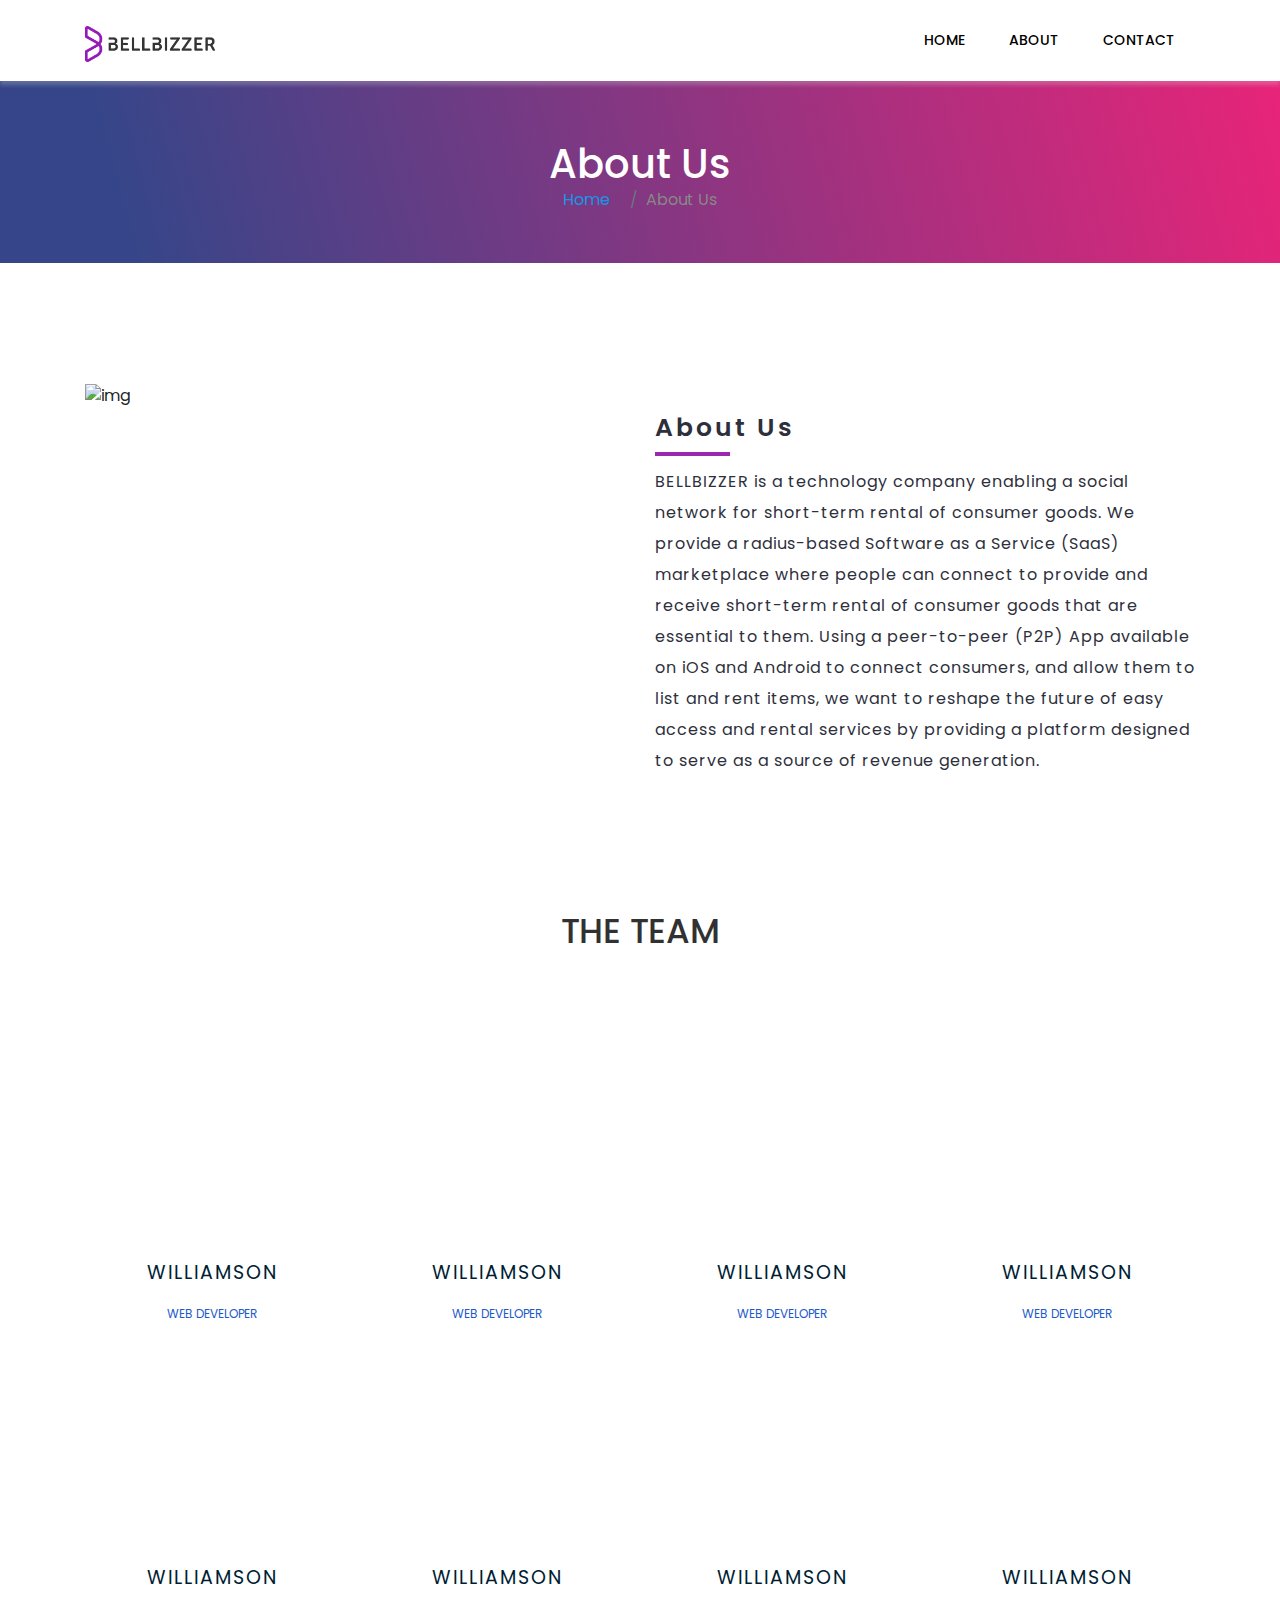
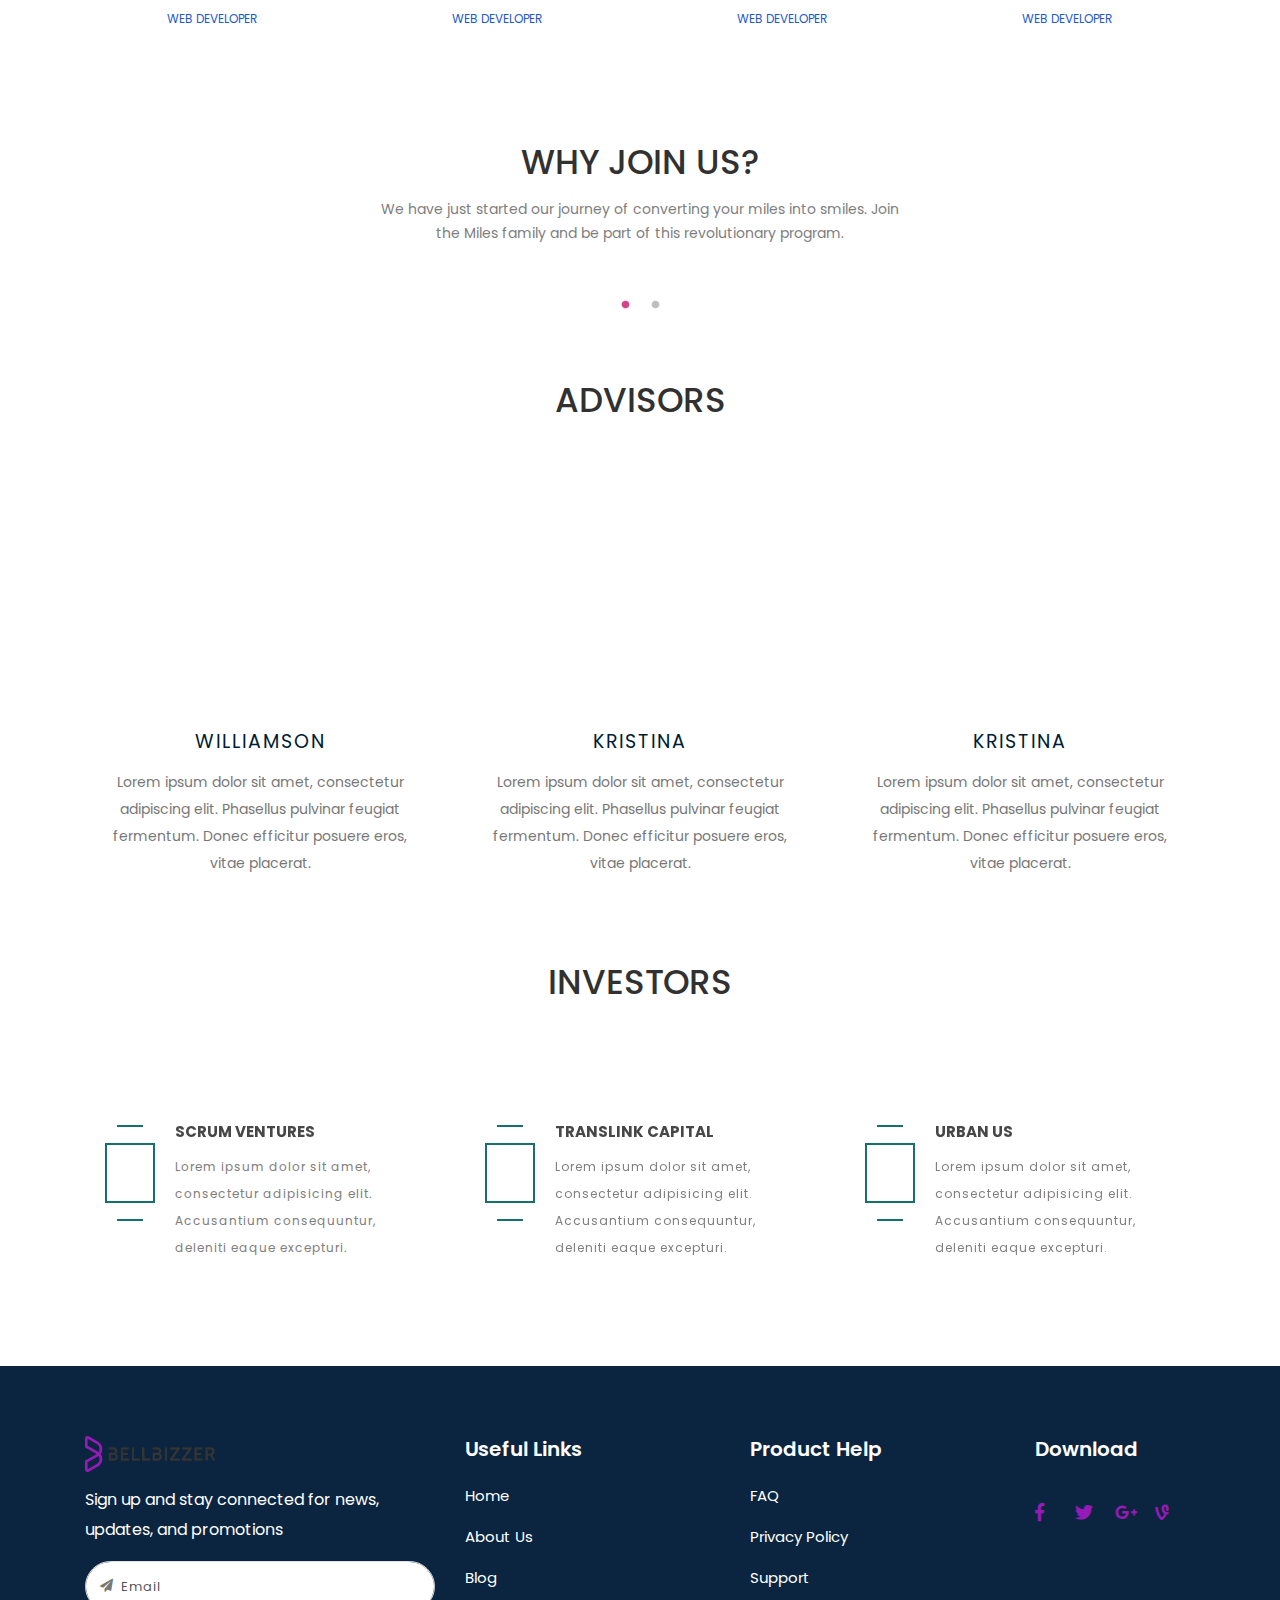
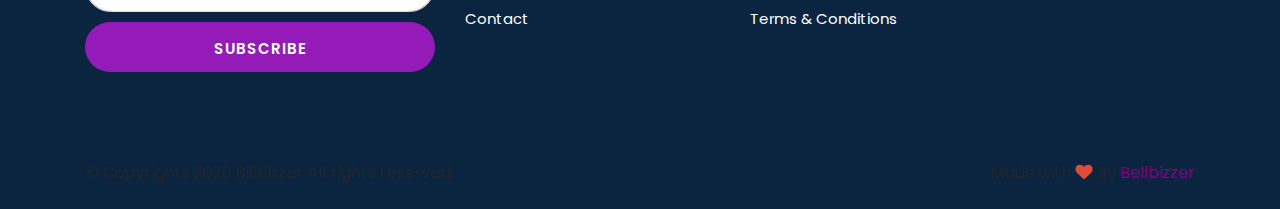
==== about-us.html @ a587820a "Bellbizzer v2" ====
<!doctype html>
<html class="no-js" lang="">
    <head>
        <meta charset="utf-8">
        <meta http-equiv="x-ua-compatible" content="ie=edge">
        <title>About Us</title>
        <meta name="description" content="">
        <meta name="viewport" content="width=device-width, initial-scale=1">

        <link rel="manifest" href="site.webmanifest">
		<link rel="shortcut icon" type="image/x-icon" href="img/favicon.ico">
        <!-- Place favicon.ico in the root directory -->

	<!-- CSS here -->
        <link rel="stylesheet" href="css/bootstrap.min.css">
	<link rel="stylesheet" href="https://stackpath.bootstrapcdn.com/font-awesome/4.7.0/css/font-awesome.min.css">
        <!-- Add the slick-theme.css if you want default styling -->
        <link rel="stylesheet" type="text/css" href="css/slick.css"/>
        <!-- Add the slick-theme.css if you want default styling -->
        <link rel="stylesheet" type="text/css" href="css/slick-theme.css"/>
        <link rel="stylesheet" type="text/css" href="css/owl.carousel.min.css"/>
        <link rel="stylesheet" href="css/magnific-popup.css">
        <link rel="stylesheet" href="css/fontawesome-all.min.css">
        <link rel="stylesheet" href="css/default.css">
        <link rel="stylesheet" href="css/meanmenu.css">
        <link rel="stylesheet" href="css/style.css">
        <link rel="stylesheet" href="css/responsive.css">

    </head>
    <body>
        <!--[if lte IE 9]>
            <p class="browserupgrade">You are using an <strong>outdated</strong> browser. Please <a href="https://browsehappy.com/">upgrade your browser</a> to improve your experience and security.</p>
        <![endif]-->

        <!--=========== Main Header area ===============-->
        <header id="header">
            <div class="main-navigation">
                <div class="container">
                    <div class="row">
                        <!-- logo-area-->
                        <div class="col-xl-2 col-lg-3 col-md-3">
                            <div class="logo-area">
                                <a href="index.html"><img src="img/main-logo.png" alt="app"></a>
                            </div>
                        </div>
                        <!-- mainmenu-area-->
                        <div class="col-xl-10 col-lg-9 col-md-9">
                            <div class="main-menu f-right">
                                <nav id="mobile-menu">
                                    <ul>
                                        <li>
                                            <a class="current" href="index.html">home</a>
                                        </li>
                                        <li>
                                            <a href="about-us.html">About</a>
                                        </li>
                                        <!--<li>-->
                                        <!--<a href="#skill">Skills</a>-->
                                        <!--</li>-->
                                        <!--<li>-->
                                        <!--<a href="#project">Projects</a>-->
                                        <!--</li>-->
                                        <li>
                                            <a href="contact-us.html">Contact</a>
                                        </li>
                                    </ul>
                                </nav>
                            </div>
                            <!-- mobile menu-->
                            <div class="mobile-menu"></div>
                        </div>
                    </div>
                </div>
            </div>
        </header>

        <!--=======common-hero banner====-->
        <section class="hero-section ptb-100 gradient-overlay" style="background: url('img/header-bg-5.jpg')no-repeat center center / cover">
            <div class="container">
                <div class="row justify-content-center">
                    <div class="col-md-8 col-lg-7">
                        <div class="page-header-content text-white text-center pt-sm-5 pt-md-5 pt-lg-0">
                            <h1 class="text-white mb-0">About Us</h1>
                            <div class="custom-breadcrumb">
                                <ol class="breadcrumb d-inline-block bg-transparent list-inline py-0">
                                    <li class="list-inline-item breadcrumb-item"><a href="#">Home</a></li>
                                    <li class="list-inline-item breadcrumb-item active">About Us</li>
                                </ol>
                            </div>
                        </div>
                    </div>
                </div>
            </div>
        </section>

        <!--=========== Image Content Area One ==============-->
        <section id="image-content-one">
            <div class="container">
                <div class="row">
                    <div class="col-md-6">
                        <div class="img-content-one">
                            <img src="img/app-img-1.png" alt="img" width="90%">
                        </div>
                    </div>
                    <div class="col-md-6">
                        <div class="text-content-two">
                            <h2>About Us</h2>
                            <p>
                                BELLBIZZER is a technology company enabling a social network for short-term rental of consumer goods. We provide a radius-based Software as a Service (SaaS) marketplace where people can connect to provide and receive short-term rental of consumer goods that are essential to them. Using a peer-to-peer (P2P) App available on iOS and Android to connect consumers, and allow them to list and rent items, we want to reshape the future of easy access and rental services by providing a platform designed to serve as a source of revenue generation.
                            </p>


                        </div>
                    </div>
                </div>
            </div>
        </section>

        <!--=========== Image Content Area One ==============-->
        <!--<section class="about-mission">-->
            <!--<div class="container">-->
                <!--<div class="row">-->

                    <!--<div class="col-md-6">-->
                        <!--<div class="text-content-two">-->
                            <!--<h2>Our Mission</h2>-->
                            <!--<p>-->
                                <!--Cover your monthly car payments or simply earn some extra cash by sharing your car on Turo whenever you’re not using it.<br>-->
                                <!--You’re protected by £20 million in liability insurance and each traveler is prescreened. Or bring your own commercial rental insurance and take a bigger piece of the pie.-->
                            <!--</p>-->


                        <!--</div>-->
                    <!--</div>-->
                    <!--<div class="col-md-6">-->
                        <!--<div class="img-content-one">-->
                            <!--<img src="img/ab-img.png" alt="img" width="90%">-->
                        <!--</div>-->
                    <!--</div>-->
                <!--</div>-->
            <!--</div>-->
        <!--</section>-->

        <!--=========== Testimonials area ===================-->


        <!--=========== Team Area  ==================-->
        <section class="team">
            <div class="container">
                <!-- Section title -->
                <div class="row justify-content-center">
                    <div class="col-12 col-md-10 col-lg-6">

                        <div class="section-title text-center ab-title">
                            <h3>THE TEAM</h3>
                            <!--<p>We have just started our journey of converting your miles into smiles. Join the Miles family and be part of this revolutionary program.</p>-->
                        </div>

                    </div>
                </div>
                <div class="row">
                    <div class="col-lg-3 col-md-4 col-sm-6">
                        <div class="advisor-team">
                            <div class="pic">
                                <img src="img/clients/client-4.jpg" alt="">
                            </div>
                            <ul class="social">
                                <li><a href="#"><i class="fab fa-facebook"></i></a></li>
                                <li><a href="#"><i class="fab fa-google-plus"></i></a></li>
                                <li><a href="#"><i class="fab fa-twitter"></i></a></li>
                                <li><a href="#"><i class="fab fa-linkedin"></i></a></li>
                            </ul>
                            <div class="team-content">
                                <h3 class="title">Williamson</h3>

                                <p class="description">
                                    <span class="post">web developer</span>

                                </p>
                            </div>
                        </div>
                    </div>

                    <div class="col-lg-3 col-md-4 col-sm-6">
                        <div class="advisor-team">
                            <div class="pic">
                                <img src="img/clients/client-2.jpg" alt="">
                            </div>
                            <ul class="social">
                                <li><a href="#"><i class="fab fa-facebook"></i></a></li>
                                <li><a href="#"><i class="fab fa-google-plus"></i></a></li>
                                <li><a href="#"><i class="fab fa-twitter"></i></a></li>
                                <li><a href="#"><i class="fab fa-linkedin"></i></a></li>
                            </ul>
                            <div class="team-content">
                                <h3 class="title">Williamson</h3>

                                <p class="description">
                                    <span class="post">web developer</span>

                                </p>
                            </div>
                        </div>
                    </div>

                    <div class="col-lg-3 col-md-4 col-sm-6">
                        <div class="advisor-team">
                            <div class="pic">
                                <img src="img/clients/client-3.jpg" alt="">
                            </div>
                            <ul class="social">
                                <li><a href="#"><i class="fab fa-facebook"></i></a></li>
                                <li><a href="#"><i class="fab fa-google-plus"></i></a></li>
                                <li><a href="#"><i class="fab fa-twitter"></i></a></li>
                                <li><a href="#"><i class="fab fa-linkedin"></i></a></li>
                            </ul>
                            <div class="team-content">
                                <h3 class="title">Williamson</h3>

                                <p class="description">
                                    <span class="post">web developer</span>

                                </p>
                            </div>
                        </div>
                    </div>

                    <div class="col-lg-3 col-md-4 col-sm-6">
                        <div class="advisor-team">
                            <div class="pic">
                                <img src="img/clients/client-4.jpg" alt="">
                            </div>
                            <ul class="social">
                                <li><a href="#"><i class="fab fa-facebook"></i></a></li>
                                <li><a href="#"><i class="fab fa-google-plus"></i></a></li>
                                <li><a href="#"><i class="fab fa-twitter"></i></a></li>
                                <li><a href="#"><i class="fab fa-linkedin"></i></a></li>
                            </ul>
                            <div class="team-content">
                                <h3 class="title">Williamson</h3>

                                <p class="description">
                                    <span class="post">web developer</span>

                                </p>
                            </div>
                        </div>
                    </div>

                    <div class="col-lg-3 col-md-4 col-sm-6">
                        <div class="advisor-team">
                            <div class="pic">
                                <img src="img/clients/client-2.jpg" alt="">
                            </div>
                            <ul class="social">
                                <li><a href="#"><i class="fab fa-facebook"></i></a></li>
                                <li><a href="#"><i class="fab fa-google-plus"></i></a></li>
                                <li><a href="#"><i class="fab fa-twitter"></i></a></li>
                                <li><a href="#"><i class="fab fa-linkedin"></i></a></li>
                            </ul>
                            <div class="team-content">
                                <h3 class="title">Williamson</h3>

                                <p class="description">
                                    <span class="post">web developer</span>

                                </p>
                            </div>
                        </div>
                    </div>

                    <div class="col-lg-3 col-md-4 col-sm-6">
                        <div class="advisor-team">
                            <div class="pic">
                                <img src="img/clients/client-3.jpg" alt="">
                            </div>
                            <ul class="social">
                                <li><a href="#"><i class="fab fa-facebook"></i></a></li>
                                <li><a href="#"><i class="fab fa-google-plus"></i></a></li>
                                <li><a href="#"><i class="fab fa-twitter"></i></a></li>
                                <li><a href="#"><i class="fab fa-linkedin"></i></a></li>
                            </ul>
                            <div class="team-content">
                                <h3 class="title">Williamson</h3>

                                <p class="description">
                                    <span class="post">web developer</span>

                                </p>
                            </div>
                        </div>
                    </div>

                    <div class="col-lg-3 col-md-4 col-sm-6">
                        <div class="advisor-team">
                            <div class="pic">
                                <img src="img/clients/client-2.jpg" alt="">
                            </div>
                            <ul class="social">
                                <li><a href="#"><i class="fab fa-facebook"></i></a></li>
                                <li><a href="#"><i class="fab fa-google-plus"></i></a></li>
                                <li><a href="#"><i class="fab fa-twitter"></i></a></li>
                                <li><a href="#"><i class="fab fa-linkedin"></i></a></li>
                            </ul>
                            <div class="team-content">
                                <h3 class="title">Williamson</h3>

                                <p class="description">
                                    <span class="post">web developer</span>

                                </p>
                            </div>
                        </div>
                    </div>

                    <div class="col-lg-3 col-md-4 col-sm-6">
                        <div class="advisor-team">
                            <div class="pic">
                                <img src="img/clients/client-3.jpg" alt="">
                            </div>
                            <ul class="social">
                                <li><a href="#"><i class="fab fa-facebook"></i></a></li>
                                <li><a href="#"><i class="fab fa-google-plus"></i></a></li>
                                <li><a href="#"><i class="fab fa-twitter"></i></a></li>
                                <li><a href="#"><i class="fab fa-linkedin"></i></a></li>
                            </ul>
                            <div class="team-content">
                                <h3 class="title">Williamson</h3>

                                <p class="description">
                                    <span class="post">web developer</span>

                                </p>
                            </div>
                        </div>
                    </div>
                </div>
            </div>
        </section>



        <!-- Screenshots -->
        <!--<section id="screenshots" class="bg-grey">-->

            <!--&lt;!&ndash; Container &ndash;&gt;-->
            <!--<div class="container">-->

                <!--&lt;!&ndash; Section title &ndash;&gt;-->
                <!--<div class="row justify-content-center">-->
                    <!--<div class="col-12 col-md-10 col-lg-6">-->

                        <!--<div class="section-title text-center">-->
                            <!--<h3>WHY JOIN US?</h3>-->
                            <!--<p>We have just started our journey of converting your miles into smiles. Join the Miles family and be part of this revolutionary program.</p>-->
                        <!--</div>-->

                    <!--</div>-->
                <!--</div>-->

                <!--<div class="row">-->

                    <!--<div class="col-12">-->

                        <!--&lt;!&ndash; Carousel &ndash;&gt;-->
                        <!--<div class="owl-carousel owl-theme screenshot-slider">-->

                            <!--<div class="item">-->
                                <!--<img src="img/team-work/work-1.jpg" width="450" alt=""/>-->
                            <!--</div>-->

                            <!--<div class="item">-->
                                <!--<img src="img/team-work/work-2.jpg" width="450" alt=""/>-->
                            <!--</div>-->

                            <!--<div class="item">-->
                                <!--<img src=img/team-work/work-3.jpg" width="450" alt=""/>-->
                            <!--</div>-->

                            <!--<div class="item">-->
                                <!--<img src="img/team-work/work-4.jpg" width="450" alt=""/>-->
                            <!--</div>-->

                            <!--<div class="item">-->
                                <!--<img src="img/team-work/work-5.jpg" width="450" alt=""/>-->
                            <!--</div>-->



                        <!--</div>-->

                    <!--</div>-->

                <!--</div>-->

            <!--</div>-->

        <!--</section>-->

        <section  id="screenshots-2">
            <div class="container">
                <!-- Section title -->
                <div class="row justify-content-center">
                    <div class="col-12 col-md-10 col-lg-6">

                        <div class="section-title-work text-center">
                            <h3>WHY JOIN US?</h3>
                            <p>We have just started our journey of converting your miles into smiles. Join the Miles family and be part of this revolutionary program.</p>
                        </div>

                    </div>
                </div>
            </div>
            <div class="responsive center">
                <div>
                    <img src="img/team-work/work-1.jpg" width="450" alt=""/>
                </div>
                <div>
                    <img src="img/team-work/work-2.jpg" width="450" alt=""/>
                </div>
                <div>
                    <img src="img/team-work/work-3.jpg" width="450" alt=""/>
                </div>
                <div>
                    <img src="img/team-work/work-4.jpg" width="450" alt=""/>
                </div>
                <div>
                    <img src="img/team-work/work-2.jpg" width="450" alt=""/>
                </div>
                <div>
                    <img src="img/team-work/work-1.jpg" width="450" alt=""/>
                </div>
            </div>
        </section>


        <!--=========== Advisor Area  ==================-->
        <section class="advisor">
            <div class="container">
            <!-- Section title -->
            <div class="row justify-content-center">
                <div class="col-12 col-md-10 col-lg-6">

                    <div class="section-title text-center ab-title">
                        <h3>ADVISORS</h3>
                        <!--<p>We have just started our journey of converting your miles into smiles. Join the Miles family and be part of this revolutionary program.</p>-->
                    </div>

                </div>
            </div>
            <div class="row">
                <div class="col-lg-4 col-md-6 col-sm-6">
                    <div class="advisor-team">
                        <div class="pic">
                            <img src="img/clients/client-4.jpg" alt="">
                        </div>
                        <!--<ul class="social">-->
                            <!--<li><a href="#"><i class="fab fa-facebook"></i></a></li>-->
                            <!--<li><a href="#"><i class="fab fa-google-plus"></i></a></li>-->
                            <!--<li><a href="#"><i class="fab fa-twitter"></i></a></li>-->
                            <!--<li><a href="#"><i class="fab fa-linkedin"></i></a></li>-->
                        <!--</ul>-->
                        <div class="team-content">
                            <h3 class="title">Williamson</h3>
                            <!--<span class="post">web developer</span>-->
                            <p class="description">
                                Lorem ipsum dolor sit amet, consectetur adipiscing elit. Phasellus pulvinar feugiat fermentum. Donec efficitur posuere eros, vitae placerat.
                            </p>
                        </div>
                    </div>
                </div>

                <div class="col-lg-4 col-md-6 col-sm-6">
                    <div class="advisor-team">
                        <div class="pic">
                            <img src="img/clients/client-2.jpg" alt="">
                        </div>
                        <!--<ul class="social">-->
                            <!--<li><a href="#"><i class="fab fa-facebook"></i></a></li>-->
                            <!--<li><a href="#"><i class="fab fa-google-plus"></i></a></li>-->
                            <!--<li><a href="#"><i class="fab fa-twitter"></i></a></li>-->
                            <!--<li><a href="#"><i class="fab fa-linkedin"></i></a></li>-->
                        <!--</ul>-->
                        <div class="team-content">
                            <h3 class="title">kristina</h3>
                            <!--<span class="post">Web Designer</span>-->
                            <p class="description">
                                Lorem ipsum dolor sit amet, consectetur adipiscing elit. Phasellus pulvinar feugiat fermentum. Donec efficitur posuere eros, vitae placerat.
                            </p>
                        </div>
                    </div>
                </div>

                <div class="col-lg-4 col-md-6 col-sm-6">
                    <div class="advisor-team">
                        <div class="pic">
                            <img src="img/clients/client-3.jpg" alt="">
                        </div>
                        <!--<ul class="social">-->
                            <!--<li><a href="#"><i class="fab fa-facebook"></i></a></li>-->
                            <!--<li><a href="#"><i class="fab fa-google-plus"></i></a></li>-->
                            <!--<li><a href="#"><i class="fab fa-twitter"></i></a></li>-->
                            <!--<li><a href="#"><i class="fab fa-linkedin"></i></a></li>-->
                        <!--</ul>-->
                        <div class="team-content">
                            <h3 class="title">kristina</h3>
                            <!--<span class="post">Web Designer</span>-->
                            <p class="description">
                                Lorem ipsum dolor sit amet, consectetur adipiscing elit. Phasellus pulvinar feugiat fermentum. Donec efficitur posuere eros, vitae placerat.
                            </p>
                        </div>
                    </div>
                </div>
            </div>
        </div>
        </section>


        <!--============= Investor Area ================-->
        <section class="investor">
        <div class="container">
            <div class="row justify-content-center">
                <div class="col-12 col-md-10 col-lg-6">

                    <div class="section-title text-center ab-title">
                        <h3>INVESTORS</h3>
                        <!--<p>We have just started our journey of converting your miles into smiles. Join the Miles family and be part of this revolutionary program.</p>-->
                    </div>

                </div>
            </div>
            <div class="row">
                <div class="col-md-4 col-sm-6">
                    <div class="investorBox">
                        <div class="service-icon">
                            <img src="img/investor/investor-1.png" alt="">
                        </div>
                        <h3 class="title">Scrum Ventures</h3>
                        <p class="description">
                            Lorem ipsum dolor sit amet, consectetur adipisicing elit. Accusantium consequuntur, deleniti eaque excepturi.
                        </p>
                    </div>
                </div>
                <div class="col-md-4 col-sm-6">
                    <div class="investorBox">
                        <div class="service-icon">
                            <!--<i class="fa fa-rocket"></i>-->
                            <img src="img/investor/investor-1.png" alt="">
                        </div>
                        <h3 class="title">TransLink Capital</h3>
                        <p class="description">
                            Lorem ipsum dolor sit amet, consectetur adipisicing elit. Accusantium consequuntur, deleniti eaque excepturi.
                        </p>
                    </div>
                </div>
                <div class="col-md-4 col-sm-6">
                    <div class="investorBox">
                        <div class="service-icon">
                            <img src="img/investor/investor-1.png" alt="">
                        </div>
                        <h3 class="title">Urban Us</h3>
                        <p class="description">
                            Lorem ipsum dolor sit amet, consectetur adipisicing elit. Accusantium consequuntur, deleniti eaque excepturi.
                        </p>
                    </div>
                </div>
            </div>
        </div>
        </section>

        <!--=========== Brand logo ==================-->
        <!--<section id="brand-logo">-->
            <!--<div class="container">-->
                <!--<div class="row">-->
                    <!--<div class="col-md-12">-->
                        <!--<div class="brand-logo-slider text-center">-->
                            <!--<div><img src="img/brand-logo/garmin_v1@2x.png" alt="img"></div>-->
                            <!--<div><img src="img/brand-logo/geologie_v1@2x.png" alt="img"></div>-->
                            <!--<div><img src="img/brand-logo/rover_v1@2x.png" alt="img"></div>-->
                            <!--<div><img src="img/brand-logo/silvercar_v1_v1@2x.png" alt="img"></div>-->
                            <!--<div><img src="img/brand-logo/tranya_v1@2x.png" alt="img"></div>-->
                            <!--<div><img src="img/brand-logo/garmin_v1@2x.png" alt="img"></div>-->
                            <!--<div><img src="img/brand-logo/silvercar_v1_v1@2x.png" alt="img"></div>-->
                            <!--<div><img src="img/brand-logo/rover_v1@2x.png" alt="img"></div>-->
                            <!--<div><img src="img/brand-logo/garmin_v1@2x.png" alt="img"></div>-->
                        <!--</div>-->
                    <!--</div>-->
                <!--</div>-->
            <!--</div>-->
        <!--</section>-->

        <!--=========== Footer Area ============-->
        <footer class="footer-area">
            <!-- Footer Top -->
            <div class="footer-top ptb_100">
                <div class="container">
                    <div class="row">
                        <div class="col-12 col-sm-6 col-lg-4">
                            <!-- Footer Items -->
                            <div class="footer-items">
                                <!-- Logo -->
                                <a class="navbar-brand" href="#">
                                    <img class="logo" src="img/main-logo.png" alt="">
                                </a>
                                <p class="mt-2 mb-3">Sign up and stay connected for news, updates, and promotions</p>
                                <div class="form-bg">

                                    <form class="form-horizontal">

                                        <div class="form-group">
                                            <span class="input-icon"><i class="fas fa-paper-plane"></i></span>
                                            <input class="form-control" type="email" placeholder="Email">
                                        </div>
                                        <button class="btn signin">Subscribe</button>

                                    </form>

                                </div>

                            </div>
                        </div>
                        <div class="col-12 col-sm-6 col-lg-3">
                            <!-- Footer Items -->
                            <div class="footer-items">
                                <!-- Footer Title -->
                                <h3 class="footer-title mb-2">Useful Links</h3>
                                <ul>
                                    <li class="py-2"><a href="index.html">Home</a></li>
                                    <li class="py-2"><a href="about-us.html">About Us</a></li>
                                    <!--<li class="py-2"><a href="#">Services</a></li>-->
                                    <li class="py-2"><a href="#">Blog</a></li>
                                    <li class="py-2"><a href="contact-us.html">Contact</a></li>
                                </ul>
                            </div>
                        </div>
                        <div class="col-12 col-sm-6 col-lg-3">
                            <!-- Footer Items -->
                            <div class="footer-items">
                                <!-- Footer Title -->
                                <h3 class="footer-title mb-2">Product Help</h3>
                                <ul>
                                    <li class="py-2"><a href="#">FAQ</a></li>
                                    <li class="py-2"><a href="#">Privacy Policy</a></li>
                                    <li class="py-2"><a href="#">Support</a></li>
                                    <li class="py-2"><a href="#">Terms &amp; Conditions</a></li>
                                    <!--<li class="py-2"><a href="#">Contact</a></li>-->
                                </ul>
                            </div>
                        </div>
                        <div class="col-12 col-sm-6 col-lg-2">
                            <!-- Footer Items -->
                            <div class="footer-items">
                                <!-- Footer Title -->
                                <h3 class="footer-title mb-2">Download</h3>
                                <!-- Store Buttons -->
                                <div class="button-group store-buttons store-black d-flex flex-wrap">
                                    <a href="#">
                                        <img src="img/google-play-black.png" alt="">
                                    </a>
                                    <a href="#">
                                        <img src="img/app-store-black.png" alt="">
                                    </a>
                                </div>
                                <!-- Social Icons -->
                                <div class="social-icons d-flex">
                                    <a class="facebook" href="#">
                                        <i class="fab fa-facebook-f"></i>

                                    </a>
                                    <a class="twitter" href="#">
                                        <i class="fab fa-twitter"></i>

                                    </a>
                                    <a class="google-plus" href="#">
                                        <i class="fab fa-google-plus-g"></i>
                                    </a>
                                    <a class="vine" href="#">
                                        <i class="fab fa-vine"></i>
                                    </a>
                                </div>
                            </div>
                        </div>
                    </div>
                </div>
            </div>
            <!-- Footer Bottom -->
            <div class="footer-bottom">
                <div class="container">
                    <div class="row">
                        <div class="col-12">
                            <!-- Copyright Area -->
                            <div class="copyright-area d-flex flex-wrap justify-content-center justify-content-sm-between text-center py-4">
                                <!-- Copyright Left -->
                                <div class="copyright-left">© Copyrights 2020 Billbizzer All rights reserved.</div>
                                <!-- Copyright Right -->
                                <div class="copyright-right">Made with <i class="fas fa-heart"></i> By <a
                                        href="#">Bellbizzer</a></div>
                            </div>
                        </div>
                    </div>
                </div>
            </div>
        </footer>
	
	<!-- JS here -->
        <script src="js/vendor/modernizr-3.5.0.min.js"></script>
        <script src="js/vendor/jquery-3.2.1.min.js"></script>
        <script src="js/popper.min.js"></script>
        <script src="js/bootstrap.min.js"></script>
        <script type="text/javascript" src="js/slick.min.js"></script>
        <script type="text/javascript" src="js/owl.carousel.min.js"></script>
        <script src="js/isotope.pkgd.min.js"></script>
        <script src="js/ajax-form.js"></script>
        <script src="js/imagesloaded.pkgd.min.js"></script>
        <script src="js/jquery.magnific-popup.min.js"></script>
        <script src="js/jquery.counterup.min.js"></script>
        <script src="js/meanmenu.min.js"></script>
        <script src="js/aos.min.js"></script>
        <script src="js/plugins.js"></script>
        <script src="js/main.js"></script>
    </body>
</html>
---- css/default.css ----
/* Deafult Margin & Padding */
/*-- Margin Top --*/
.mt-5 {
	margin-top: 5px;
}
.mt-10 {
	margin-top: 10px;
}
.mt-15 {
	margin-top: 15px;
}
.mt-20 {
	margin-top: 20px;
}
.mt-25 {
	margin-top: 25px;
}
.mt-30 {
	margin-top: 30px;
}
.mt-35 {
	margin-top: 35px;
}
.mt-40 {
	margin-top: 40px;
}
.mt-45 {
	margin-top: 45px;
}
.mt-50 {
	margin-top: 50px;
}
.mt-55 {
	margin-top: 55px;
}
.mt-60 {
	margin-top: 60px;
}
.mt-65 {
	margin-top: 65px;
}
.mt-70 {
	margin-top: 70px;
}
.mt-75 {
	margin-top: 75px;
}
.mt-80 {
	margin-top: 80px;
}
.mt-85 {
	margin-top: 85px;
}
.mt-90 {
	margin-top: 90px;
}
.mt-95 {
	margin-top: 95px;
}
.mt-100 {
	margin-top: 100px;
}
.mt-105 {
	margin-top: 105px;
}
.mt-110 {
	margin-top: 110px;
}
.mt-115 {
	margin-top: 115px;
}
.mt-120 {
	margin-top: 120px;
}
.mt-125 {
	margin-top: 125px;
}
.mt-130 {
	margin-top: 130px;
}
.mt-135 {
	margin-top: 135px;
}
.mt-140 {
	margin-top: 140px;
}
.mt-145 {
	margin-top: 145px;
}
.mt-150 {
	margin-top: 150px;
}
.mt-155 {
	margin-top: 155px;
}
.mt-160 {
	margin-top: 160px;
}
.mt-165 {
	margin-top: 165px;
}
.mt-170 {
	margin-top: 170px;
}
.mt-175 {
	margin-top: 175px;
}
.mt-180 {
	margin-top: 180px;
}
.mt-185 {
	margin-top: 185px;
}
.mt-190 {
	margin-top: 190px;
}
.mt-195 {
	margin-top: 195px;
}
.mt-200 {
	margin-top: 200px;
}
/*-- Margin Bottom --*/

.mb-5 {
	margin-bottom: 5px;
}
.mb-10 {
	margin-bottom: 10px;
}
.mb-15 {
	margin-bottom: 15px;
}
.mb-20 {
	margin-bottom: 20px;
}
.mb-25 {
	margin-bottom: 25px;
}
.mb-30 {
	margin-bottom: 30px;
}
.mb-35 {
	margin-bottom: 35px;
}
.mb-40 {
	margin-bottom: 40px;
}
.mb-45 {
	margin-bottom: 45px;
}
.mb-50 {
	margin-bottom: 50px;
}
.mb-55 {
	margin-bottom: 55px;
}
.mb-60 {
	margin-bottom: 60px;
}
.mb-65 {
	margin-bottom: 65px;
}
.mb-70 {
	margin-bottom: 70px;
}
.mb-75 {
	margin-bottom: 75px;
}
.mb-80 {
	margin-bottom: 80px;
}
.mb-85 {
	margin-bottom: 85px;
}
.mb-90 {
	margin-bottom: 90px;
}
.mb-95 {
	margin-bottom: 95px;
}
.mb-100 {
	margin-bottom: 100px;
}
.mb-105 {
	margin-bottom: 105px;
}
.mb-110 {
	margin-bottom: 110px;
}
.mb-115 {
	margin-bottom: 115px;
}
.mb-120 {
	margin-bottom: 120px;
}
.mb-125 {
	margin-bottom: 125px;
}
.mb-130 {
	margin-bottom: 130px;
}
.mb-135 {
	margin-bottom: 135px;
}
.mb-140 {
	margin-bottom: 140px;
}
.mb-145 {
	margin-bottom: 145px;
}
.mb-150 {
	margin-bottom: 150px;
}
.mb-155 {
	margin-bottom: 155px;
}
.mb-160 {
	margin-bottom: 160px;
}
.mb-165 {
	margin-bottom: 165px;
}
.mb-170 {
	margin-bottom: 170px;
}
.mb-175 {
	margin-bottom: 175px;
}
.mb-180 {
	margin-bottom: 180px;
}
.mb-185 {
	margin-bottom: 185px;
}
.mb-190 {
	margin-bottom: 190px;
}
.mb-195 {
	margin-bottom: 195px;
}
.mb-200 {
	margin-bottom: 200px;
}
/*-- Padding Top --*/

.pt-5 {
	padding-top: 5px;
}
.pt-10 {
	padding-top: 10px;
}
.pt-15 {
	padding-top: 15px;
}
.pt-20 {
	padding-top: 20px;
}
.pt-25 {
	padding-top: 25px;
}
.pt-30 {
	padding-top: 30px;
}
.pt-35 {
	padding-top: 35px;
}
.pt-40 {
	padding-top: 40px;
}
.pt-45 {
	padding-top: 45px;
}
.pt-50 {
	padding-top: 50px;
}
.pt-55 {
	padding-top: 55px;
}
.pt-60 {
	padding-top: 60px;
}
.pt-65 {
	padding-top: 65px;
}
.pt-70 {
	padding-top: 70px;
}
.pt-75 {
	padding-top: 75px;
}
.pt-80 {
	padding-top: 80px;
}
.pt-85 {
	padding-top: 85px;
}
.pt-90 {
	padding-top: 90px;
}
.pt-95 {
	padding-top: 95px;
}
.pt-100 {
	padding-top: 100px;
}
.pt-105 {
	padding-top: 105px;
}
.pt-110 {
	padding-top: 110px;
}
.pt-115 {
	padding-top: 115px;
}
.pt-120 {
	padding-top: 120px;
}
.pt-125 {
	padding-top: 125px;
}
.pt-130 {
	padding-top: 130px;
}
.pt-135 {
	padding-top: 135px;
}
.pt-140 {
	padding-top: 140px;
}
.pt-145 {
	padding-top: 145px;
}
.pt-150 {
	padding-top: 150px;
}
.pt-155 {
	padding-top: 155px;
}
.pt-160 {
	padding-top: 160px;
}
.pt-165 {
	padding-top: 165px;
}
.pt-170 {
	padding-top: 170px;
}
.pt-175 {
	padding-top: 175px;
}
.pt-180 {
	padding-top: 180px;
}
.pt-185 {
	padding-top: 185px;
}
.pt-190 {
	padding-top: 190px;
}
.pt-195 {
	padding-top: 195px;
}
.pt-200 {
	padding-top: 200px;
}
/*-- Padding Bottom --*/

.pb-5 {
	padding-bottom: 5px;
}
.pb-10 {
	padding-bottom: 10px;
}
.pb-15 {
	padding-bottom: 15px;
}
.pb-20 {
	padding-bottom: 20px;
}
.pb-25 {
	padding-bottom: 25px;
}
.pb-30 {
	padding-bottom: 30px;
}
.pb-35 {
	padding-bottom: 35px;
}
.pb-40 {
	padding-bottom: 40px;
}
.pb-45 {
	padding-bottom: 45px;
}
.pb-50 {
	padding-bottom: 50px;
}
.pb-55 {
	padding-bottom: 55px;
}
.pb-60 {
	padding-bottom: 60px;
}
.pb-65 {
	padding-bottom: 65px;
}
.pb-70 {
	padding-bottom: 70px;
}
.pb-75 {
	padding-bottom: 75px;
}
.pb-80 {
	padding-bottom: 80px;
}
.pb-85 {
	padding-bottom: 85px;
}
.pb-90 {
	padding-bottom: 90px;
}
.pb-95 {
	padding-bottom: 95px;
}
.pb-100 {
	padding-bottom: 100px;
}
.pb-105 {
	padding-bottom: 105px;
}
.pb-110 {
	padding-bottom: 110px;
}
.pb-115 {
	padding-bottom: 115px;
}
.pb-120 {
	padding-bottom: 120px;
}
.pb-125 {
	padding-bottom: 125px;
}
.pb-130 {
	padding-bottom: 130px;
}
.pb-135 {
	padding-bottom: 135px;
}
.pb-140 {
	padding-bottom: 140px;
}
.pb-145 {
	padding-bottom: 145px;
}
.pb-150 {
	padding-bottom: 150px;
}
.pb-155 {
	padding-bottom: 155px;
}
.pb-160 {
	padding-bottom: 160px;
}
.pb-165 {
	padding-bottom: 165px;
}
.pb-170 {
	padding-bottom: 170px;
}
.pb-175 {
	padding-bottom: 175px;
}
.pb-180 {
	padding-bottom: 180px;
}
.pb-185 {
	padding-bottom: 185px;
}
.pb-190 {
	padding-bottom: 190px;
}
.pb-195 {
	padding-bottom: 195px;
}
.pb-200 {
	padding-bottom: 200px;
}
/* Background Color */

.gray-bg {
	background: #f6f6f6;
}
.white-bg {
	background: #fff;
}
.black-bg {
	background: #222;
}
/* Color */

.white {
	color: #fff;
}
.black {
	color: #222;
}
/* black overlay */

[data-overlay] {
	position: relative;
}
[data-overlay]::before {
	background: #000 none repeat scroll 0 0;
	content: "";
	height: 100%;
	left: 0;
	position: absolute;
	top: 0;
	width: 100%;
	z-index: 1;
}
[data-overlay="3"]::before {
	opacity: 0.3;
}
[data-overlay="4"]::before {
	opacity: 0.4;
}
[data-overlay="5"]::before {
	opacity: 0.5;
}
[data-overlay="6"]::before {
	opacity: 0.6;
}
[data-overlay="7"]::before {
	opacity: 0.7;
}
[data-overlay="8"]::before {
	opacity: 0.8;
}
[data-overlay="9"]::before {
	opacity: 0.9;
}
---- css/style.css ----
/*
  Theme Name: Name - App Landing HTML Template
  Author: Md.Masumur Rahman
  Support: csemasum@gmail.com
  Description: Creative  HTML5 template.
  Version: 1.0.1
*/

/* CSS Index 
-----------------------------------
1. Theme default css
2. header
3. slider
4. about-area
5. features-box
6. department
7. team
8. video-area
9. counter
10. footer 
*/



/* 1. Theme default css */
/*@import url('https://fonts.googleapis.com/css?family=Open+Sans:300,400,600,700|Poppins:300,400,500,600,700');*/
@import url('https://fonts.googleapis.com/css2?family=Poppins:wght@300;400;500;600;700&display=swap');
 body {
	font-family: 'Poppins', sans-serif;
	font-weight: normal;
	font-style: normal;
}
.img {
	max-width: 100%;
	transition: all 0.3s ease-out 0s;
}
.f-left {
	float: left
}
.f-right {
	float: right
}
.fix {
	overflow: hidden
}
a,
.button {
	-webkit-transition: all 0.3s ease-out 0s;
	-moz-transition: all 0.3s ease-out 0s;
	-ms-transition: all 0.3s ease-out 0s;
	-o-transition: all 0.3s ease-out 0s;
	transition: all 0.3s ease-out 0s;
}
a:focus,
.button:focus {
	text-decoration: none;
	outline: none;
}
a:focus,
a:hover,
.portfolio-cat a:hover,
.footer -menu li a:hover {
	color: #2B96CC;
	text-decoration: none;
}
a,
button {
	color: #1696e7;
	outline: medium none;
}
.uppercase {
	text-transform: uppercase;
}
.capitalize {
	text-transform: capitalize;
}
h1,
h2,
h3,
h4,
h5,
h6 {
	font-family: 'Poppins', sans-serif;
	font-weight: normal;
	color: #313131;
	margin-top: 0px;
	font-style: normal;
	font-weight: 400;
	text-transform: normal;
}
h1 a,
h2 a,
h3 a,
h4 a,
h5 a,
h6 a {
	color: inherit;
}
h1 {
	font-size: 40px;
	font-weight: 500;
}
h2 {
	font-size: 35px;
}
h3 {
	font-size: 28px;
}
h4 {
	font-size: 22px;
}
h5 {
	font-size: 18px;
}
h6 {
	font-size: 16px;
}
ul {
	margin: 0px;
	padding: 0px;
}
li {
	list-style: none
}
p {
	font-size: 14px;
	font-weight: normal;
	line-height: 24px;
	color: #7e7e7e;
	margin-bottom: 15px;
}
hr {
	border-bottom: 1px solid #eceff8;
	border-top: 0 none;
	margin: 30px 0;
	padding: 0;
}
label {
	color: #7e7e7e;
	cursor: pointer;
	font-size: 14px;
	font-weight: 400;
}
*::-moz-selection {
	background: #d6b161;
	color: #fff;
	text-shadow: none;
}
::-moz-selection {
	background: #444;
	color: #fff;
	text-shadow: none;
}
::selection {
	background: #444;
	color: #fff;
	text-shadow: none;
}
*::-moz-placeholder {
	color: #555555;
	font-size: 14px;
	opacity: 1;
}
*::placeholder {
	color: #555555;
	font-size: 14px;
	opacity: 1;
}
#image-content-tab .nav-tabs .nav-item.show .nav-link, .nav-tabs .nav-link.active {
	color: #241352;
	background-color: #ffffff;
	/* border-color: #dee2e6 #dee2e6 #fff; */
	border-bottom: 2px solid #fd8f7e !important;
}
#image-content-tab .nav-tabs .nav-link {
 border: 1px solid #fff;
}
#image-content-tab .nav-tabs {
	border-bottom: 0px solid #dee2e6;
}
#image-content-tab .nav-tabs li:first-child .nav-link {
	display: block;
	padding: .5rem 0rem;
}
#image-content-tab .nav-tabs li:last-child .nav-link {
	display: block;
	padding: .5rem 0rem;
	margin-left: 20px;
}
/*------service box 2------*/
.serviceBox{
	padding: 15px;
	margin: 0 0px 5px 0;
	border: 1px solid #ddd;
	position: relative;
	transition: all 0.3s ease 0s;
}
.serviceBox:hover{ border: 1px solid #a872bd; }
.serviceBox .service-icon{
	display: inline-block;
	font-size: 40px;
	color: #ff6f59;
	margin-bottom: 35px;
}
#ext-service{
	padding: 60px;
}
.serviceBox .title{
	display: block;
	font-size: 16px;
	font-weight: 600;
	color: #c955ec;
	text-transform: uppercase;
	margin: 0 0 10px 0;
}
.serviceBox .description{
	font-size: 15px;
	color: #777;
	line-height: 25px;
	margin: 0;
}
.serviceBox .read{
	display: inline-block;
	padding: 7px 20px;
	font-size: 17px;
	font-weight: 700;
	color: #777;
	position: absolute;
	bottom: -20px;
	right: -20px;
	z-index: 1;
	transition: all 0.3s ease 0s;
}
.serviceBox:hover .read{ color: #fff; }
.serviceBox .read:after{
	content: "";
	width: 100%;
	height: 100%;
	background: #fff;
	border: 1px solid #ddd;
	position: absolute;
	top: 0;
	left: 0;
	z-index: -1;
	transform: skewX(-15deg);
	transition: all 0.3s ease 0s;
}
.serviceBox:hover .read:after{
	background: #ff6f59;
	border: 1px solid #ff6f59;
}
.theme-overlay {
	position: relative
}
.theme-overlay::before {
	background: #1696e7 none repeat scroll 0 0;
	content: "";
	height: 100%;
	left: 0;
	opacity: 0.6;
	position: absolute;
	top: 0;
	width: 100%;
}
.separator {
	border-top: 1px solid #f2f2f2
}
/* button style */

.btn {
	-moz-user-select: none;
	background: #1696e7 none repeat scroll 0 0;
	border: medium none;
	border-radius: 2px;
	color: #fff;
	cursor: pointer;
	display: inline-block;
	font-size: 13px;
	font-weight: 600;
	letter-spacing: 1px;
	line-height: 1;
	margin-bottom: 0;
	padding: 13px 25px;
	text-align: center;
	text-transform: uppercase;
	touch-action: manipulation;
	transition: all 0.3s ease 0s;
	vertical-align: middle;
	white-space: nowrap;
}
.btn.btn-black {
	background: #303b41;
}
.btn.btn-black:hover {
	background: #1a1a1a;
}
.btn:hover {
	background: #106fab;
	color: #fff
}
.btn.btn-large {
	padding: 10px 25px;
}
.btn-lg {
	font-weight: 700;
	padding: 13px 31px;
}
.btn.white-btn:hover {
	border-color: #ddd;
	color: #ddd
}
.btn.btn-base.btn-link {
	background: transparent none repeat scroll 0 0;
	border: 0 none;
	color: #1696e7;
	padding: 0;
	text-decoration: none;
}
.btn.btn-base.btn-link:hover {
	color: #106fab;
}
.theme-bg {
	background: #1696e7
}
.bg-white {
	background-color: #ffffff;
}
.breadcrumb > .active {
	color: #888;
}
.owl-carousel .owl-nav div {
	background: rgba(255, 255, 255, 0.8) none repeat scroll 0 0;
	height: 40px;
	left: 20px;
	line-height: 40px;
	opacity: 0;
	position: absolute;
	text-align: center;
	top: 50%;
	transform: translateY(-50%);
	transition: all 0.3s ease 0s;
	visibility: hidden;
	width: 40px;
}
.owl-carousel .owl-nav div.owl-next {
	left: auto;
	right: 20px;
}
.owl-carousel:hover .owl-nav div {
	opacity: 1;
	visibility: visible;
}
.owl-carousel .owl-nav div:hover {
	background: #2B96CC;
	color: #fff
}

/*---------header---------*/
#header {
	position: absolute;
	top: 0;
	left: 0;
	right: 0;
	z-index: 999;
}
.main-navigation {
	background-color: #fff;
	box-shadow: 0px 4px 4px rgb(230 230 230 / 25%);
}

.logo-area img {
	width: 130px;
	padding-top: 26px;
	-webkit-transition: .5s;
	transition: .5s;
	padding-bottom: 15px;
}
.main-menu ul {
	text-align: right
}
.main-menu ul li{
	display: inline-block;
	margin: 0 20px;
	position: relative
}
.main-menu ul li a{
	display: block;
	padding: 30px 0;
	font-weight: 500;
	color: #000;
	font-size: 14px;
	text-transform: uppercase;
}
.main-menu ul li:hover > a{
	color: purple;
}
.main-menu ul li a:before {
	position: absolute;
	content: "";
	width: 0%;
	height: 3px;
	background-color: purple;
	top: 70%;
	left: 0;
	-webkit-transition: .5s;
	-o-transition: .5s;
	transition: .5s;
}
.main-menu ul li a:hover:before {
	width: 100%
}
.main-menu ul li a.current:before {
	position: absolute;
	content: "";
	width: 100%;
	height: 3px;
	background-color: #fff;
	top: 70%;
	left: 0;

}
#mobile-menu {
	display: block;
}

/*----------banner-area---------------*/
.sign-up-form {
    padding: 10px;
    border-radius: 7px;
    background: #ffffff;
    -webkit-box-shadow: 0 15px 30px 0 rgba(0, 0, 0, 0.1);
    box-shadow: 0 15px 30px 0 rgba(0, 0, 0, 0.1);
    margin-bottom: 30px;
	width: 390px;
	position: relative;
}
.sign-up-form img{
	position: absolute;
	right: 130px;
	width: 29px;
	top: 25px;
}
.sign-up-form .form-control {
    border: none;
    margin-right: 10px;
}
.btn.btn-signup {
    background: #620088 !important;
    border-color: #620088 !important;
}
.banner {
	position:relative;
	height:100%x;
	padding-top:130px;
	/*padding-bottom:100px;*/
	overflow:hidden;
}

.banner .container {
	padding-top:0 !important;
	padding-bottom:0 !important;
}

.banner:before {
	content:'';
	position:absolute;
	z-index:1;
	left:0;
	top:0;
	width:100%;
	height:100%;
	opacity:0.9;
}
.tab-img-1{
	display: block;
	margin: auto;
	width: 281px;
}
.tab-img-2{
	display: block;
	margin: auto;
	width: 281px;
}
/* Banner text */
.banner-text {
	text-align:left;
}

.banner-text h1 {
	font-size:60px;
	color:#0B2540;
	margin-bottom:30px;
}

.banner-text p {
	font-family: Product Sans;
	font-style: normal;
	font-weight: normal;
	font-size: 18px;
	line-height: 30px;
	color:#868686;
	margin-bottom:30px;
}

/* Download buttons */
.button-store .custom-btn {
	min-width:180px;
}

.button-store .custom-btn.auto-width {
	min-width:auto;
}

.button-store .custom-btn {
	padding:10px 25px;
	border:1px solid #fff;
	font-weight:500;
	background: #0B2540;
	border-radius: 5px;
}

.button-store .custom-btn i {
	font-size:27px;
	margin-right:10px;
	color:#fff;
	transition:all 0.3s;
}

.button-store .custom-btn p {
	font-size:12px;
	margin:0;
	line-height:1.4;
	color:#fff;
	font-weight:500;
	transition:all 0.3s;
}

.button-store .custom-btn p span {
	display:block;
	font-size:17px;
	color:#fff;
	font-weight:700;
	transition:all 0.3s;
}

.button-store .custom-btn:hover {
	border-color:rgb(11 37 64 / 32%);
	background-color:#fff;
}
/*.banner:before {*/
	/*background: linear-gradient(-47deg, #c955ec 0%, #951bb9 100%);*/
/*}*/
.banner:before {
	content: '';
	position: absolute;
	z-index: 0;
	left: 0;
	top: 0;
	width: 100%;
	height: 100%;
	opacity: 0.9;
}
/* Banner image */
.banner-image {
	position:relative;
	float:right;
}

.banner-image-center {
	position:relative;
	z-index:1;
	max-width:300px;
	margin:0 auto;
	text-align:center;
}

.banner-image-center.w-100 {
	max-width:none;
}

.bounce-effect {
	position:relative;
	width: 100%;
	-webkit-animation:bounce-hero 3s infinite;
	-moz-animation:bounce-hero 3s infinite;
	animation:bounce-hero 3s infinite;
}
img.bounce-effect{width: 300px}

@keyframes bounce-hero {
	0% 		{top:0px;}
	50% 	{top:25px;}
	100% 	{top:0px;}
}

/* Wave effect */
.wave-effect {
	position:absolute;
	z-index:1;
	left:0;
	right:0;
	bottom:0;
	margin:auto;
	height:150px;
	overflow:hidden;
}

.waves-shape.shape-one {
	z-index:15;
	opacity:0.5;
}

.waves-shape.shape-two {
	z-index:10;
	opacity:0.75;
}

.waves-shape.shape-three {
	z-index:5;
}

.wave {
	position:absolute;
	left:0;
	width:200%;
	height:100%;
	background-repeat:repeat no-repeat;
	background-position:0 bottom;
	transform-origin:center bottom;
}

.waves-shape {
	position: absolute;
	bottom: -1px;
	width: 100%;
	height: 100%;
	overflow: hidden;
}

.wave-one {
	background-image:url('../img/wave-1.png');
	background-size:50% 100px;
}

.wave-two {
	background-image:url('../img/wave-2.png');
	background-size:50% 120px;
}

.wave-anim .wave-two {
	-webkit-animation:move-wave 10s linear infinite;
	-moz-animation:move-wave 10s linear infinite;
	animation:move-wave 10s linear infinite;
}

.wave-three {
	background-image:url('../img/wave-3.png');
	background-size:50% 100px;
}

.wave-anim .wave-three {
	-webkit-animation:move-wave 15s linear infinite;
	-moz-animation:move-wave 15s linear infinite;
	animation:move-wave 15s linear infinite;
}

@keyframes move-wave {
	0% {
		transform:translateX(0) translateZ(0) scaleY(1);
	}

	50% {
		transform:translateX(-25%) translateZ(0) scaleY(0.55);
	}

	100% {
		transform:translateX(-50%) translateZ(0) scaleY(1);
	}
}

.custom-btn:hover  i {
	font-size: 27px;
	margin-right: 10px;
	color: #7c4fe0;
	transition: all 0.3s;
}
.custom-btn:hover  p {
	color: #7c4fe0;
}
.custom-btn:hover  p span{
	color: #7c4fe0;
}
/*------ brand logo------*/
#brand-logo{
    padding: 30px 0px 30px 0px;
    background-color: #efd7ff;
}
.brand-logo-slider img{
    width: 110px;
    text-align: center;
}
/*----- app features -------*/
#app-features{
	padding: 100px 0px 40px 0px;
}
.app-feature-content h2{
	font-size: 34px;
	padding-bottom: 5px;
	font-weight: 500;
}
.app-feature-content p{
	font-size: 16px;
	color: #999;
}
.features-item {
	margin: 0;
	padding: 0;
	overflow: hidden;
}
.feature-box {
	margin-bottom: 10px;
}
.media {
	display: -ms-flexbox;
	display: flex;
	-ms-flex-align: start;
	align-items: flex-start;
}
.feature-box .box-icon {
	margin-right: 20px;
}

.feature-box .box-text > h4 {
	margin-bottom: 15px;
	font-weight: 500;
	transition: all 0.3s;
}
.feature-box:hover h4{
	color: #7c4fe0;
}
.box-text p {
	line-height: 1.75;
	margin: 0 0 1.6em;
	color: #666;
	font-size: 15px;
	font-weight: 400;
}
.features-thumb img{
	width: 245px;
}

/*--------- Video Bg ---------*/
section.parallax {
	position: relative;
	overflow: hidden;
	color: #fff;
	background-repeat: no-repeat;
	background-attachment: fixed;
	background-position: center top !important;
	background-size: cover;
}
.parallax .container {
	position: relative;
	z-index: 2;
	padding-top: 70px;
	padding-bottom: 80px;
}
.parallax{background-color: #0B2540;}
.scroll-bg-img img{width: 100%}
.scroll-bg-content h1{
	font-style: normal;
	font-weight: normal;
	font-size: 44px;
	line-height: 85px;
	color: #FFFFFF;
}
.scroll-bg-content p{
	font-style: normal;
	font-weight: normal;
	font-size: 18px;
	line-height: 30px;
	color: #FFFFFF;
}
.scroll-bg-content{padding-top: 115px;}
.video-btn {
	position: relative;
	margin: auto;
	text-align: center;
	width: 100%;
}
.video-btn .video-text {
	clear: both;
	display: block;
	margin-top: 20px;
	font-size: 18px;
	font-weight: 700;
	color: #fff;
}
.play-btn {
	display: block;
	width: 64px;
	height: 64px;
	color: #fff;
	background-color: #7c4fe0;
	margin: 0 auto;
	font-size: 20px;
	line-height: 64px;
	text-align: center;
	border-radius: 50%;
	transition: all 0.3s;
}

#services2{padding: 120px 0px}
#services2 .bg-title{width: 300px;margin: auto;}
#services3{padding-bottom: 120px}
#services3 .service-single{
	position: relative;
	padding: 50px;
	text-align: center;
	transition: all 0.3s;
	transform: translateY(0);
	height: 360px;
	border: 1px solid #FFCDCD;
	box-sizing: border-box;
	box-shadow: 0px 4px 34px rgb(255 255 255 / 25%);
	border-radius: 20px;
}
h4.service-2-hed{
	font-size: 17px;
	margin: 35px 0 15px;
	font-weight: 600;
	color: #0B2540;
}
/*-------- common hero banner -----*/
.slider-bg-image, .gradient-overlay {
	position: relative;
	width: 100%;
	display: block;
}

.ptb-100 {
	padding: 140px 0 35px;
}
.gradient-overlay:before {
	position: absolute;
	content: '';
	background-image: linear-gradient(75deg, rgba(26, 44, 121, 0.88) 10%, rgba(232, 5, 102, 0.88)) !important;
	width: 100%;
	height: 100%;
	top: 0;
	left: 0;
}
/*-------- service area----------*/
#services{
	padding: 100px 0px 0px 0px;
}
.section-title {
	padding-bottom: 60px;
}
.section-title h3{
	font-size: 34px;
	margin: 0px 0 25px;
	font-weight: 500;
}
.section-title p {
	font-size: 16px;
	color: #999;
	margin: 0;
}
.section-title-work {
	padding-bottom: 20px;
}
.section-title-work h3{
	font-size: 34px;
	margin: 25px 0 15px;
	font-weight: 500;
}
.service-single h5{
	font-size: 25px;
	margin: 35px 0 15px;
	font-weight: 600;
	color: #0B2540;
}
.service-single p {
	font-size: 15px;
	color: #999;
	margin: 0;
}
#ext-service .section-title{
	padding: 60px 0;
}
.service-single {
	position: relative;
	padding: 50px;
	text-align: center;
	border-radius: 6px;
	transition: all 0.3s;
	transform: translateY(0);
    height: 360px;
}
.service-single .icon {
	display: inline-block;
	font-size: 40px;
	line-height: 80px;
	color: #fff;
	text-align: center;
	border-radius: 50%;
	transition: all 0.3s;
}
.service-single .icon img{padding-bottom: 75px}

/*-------- image content area----------*/
#image-content-one{
    padding: 120px 0;
}
.img-content-one{
    text-align: left;
}
.about-mission .img-content-one{
    text-align: right;
}
.about-mission {
    padding: 0px 0 70px 0;
}
/*.img-content-one img{*/
    /*width: 90%;*/
/*}*/

.text-content-one h2{
    font-size: 25px;
    font-weight: 600;
    font-style: normal;
    font-stretch: normal;
    line-height: 1.43em;
    letter-spacing: 3px;
    text-align: left;
    color: #2d2f3b;
    margin: 0;
    position: relative;
}
.text-content-one h2:before {
    position: absolute;
    content: '';
    left: 0;
    bottom: -10px;
    background-color: #9C27B0;
    height: 4px;
    width: 75px;
}
.text-content-one p{
    font-size: 16px;
    font-weight: normal;
    font-style: normal;
    font-stretch: normal;
    line-height: 1.94em;
    letter-spacing: 1px;
    text-align: left;
    color: #2d2f3b;
    padding-top: 20px;
}

#image-content-two{
    padding: 0px 0px 120px 0px;
}
.img-content-two{
    text-align: right;
}
.img-content-two img{
    width: 90%;

}
.text-content-two{
    padding-top: 5%;

}
.text-content-two h2{
    font-size: 25px;
    font-weight: 600;
    font-style: normal;
    font-stretch: normal;
    line-height: 1.43em;
    letter-spacing: 3px;
    text-align: left;
    color: #2d2f3b;
    margin: 0;
    position: relative;
}
.text-content-two h2:before {
    position: absolute;
    content: '';
    left: 0;
    bottom: -10px;
    background-color: #9C27B0;
    height: 4px;
    width: 75px;
}
.text-content-two p{
    font-size: 16px;
    font-weight: normal;
    font-style: normal;
    font-stretch: normal;
    line-height: 1.94em;
    letter-spacing: 1px;
    text-align: left;
    color: #2d2f3b;
    padding-top: 20px;
}

.overview-box {
    position: relative;
    padding: 20px 30px;
    background-color: #fff;
    margin-bottom: 20px;
    box-shadow: 0 0 20px 0 rgba(0, 0, 0, 0.06);
    border-radius: 6px;
    transition: all 0.3s;
    transform: translateX(0);
}
.overview-box .icon {
    width: 60px;
    height: 60px;
    font-size: 24px;
    line-height: 60px;
    text-align: center;
    color: #fff;
    border-radius: 50%;
    transition: all 0.3s;
    background-color: #7c4fe0;
}
.overview-box .icon:before {
    line-height: 60px;
}
.overview-box .content {
    width: calc(100% - 60px);
    padding-left: 20px;
    transition: all 0.3s;
}
.font-weight-bold {
    font-weight: 700!important;
}
.overview-box .content p {
    margin-bottom: 0;
}
.overview-box:hover {
    box-shadow: 0 0 20px 0 rgba(0, 0, 0, 0.2);
    transform: translateX(-5px);
    background-color: #7c4fe0;
}
.overview-box:hover .content h6, .overview-box:hover .content p {
    color: #fff;
}
.overview-box:hover .icon {
    background-color: #fff;
}
.icon.colored i {
    color: #7c4fe0;
}



/*-----------Total Download area------*/
section.parallax .counter h5, section.parallax .counter p {
    color: #fff;
}
.counter-content h5 {
    font-weight: 600;
    font-size: 45px;
    line-height: 45px;
    margin: 0 0 20px 0;
}
.counter {
    text-align: center;
    overflow: hidden;
}
.counter-content p {
    line-height: 1em;
    margin: 0;
}
.counter .icon {
    position: relative;
    display: block;
    font-size: 48px;
    line-height: 48px;
    font-weight: normal;
    margin: 10px 0 20px;
    text-align: center;
    cursor: default;
}


/*------------team area----------*/
.team{    padding: 0px 0 70px;}
.our-team{
    text-align: center;
    margin-bottom: 100px;
    z-index: 1;
    position: relative;
}
.our-team .pic{
    border-radius: 50%;
    overflow: hidden;
    position: relative;
}
.our-team .pic:after{
    content: "";
    width: 100%;
    height: 100%;
    border-radius: 50%;
    background: rgba(0,0,0,0.7);
    opacity: 0;
    position: absolute;
    top: 0;
    left: 0;
    transition: all 0.5s ease 0s;
}
.our-team:hover .pic:after{ opacity: 1; }
.our-team .pic img{
    width: 100%;
    height: auto;
}
.our-team .social{
    width: 100%;
    padding: 0;
    margin: 0;
    list-style: none;
    opacity: 0;
    position: absolute;
    top: 45%;
    left: 0;
    z-index: 1;
    transition: all 0.5s ease 0s;
}
.our-team:hover .social{ opacity: 1; }
.our-team .social li{ display: inline-block; }
.our-team .social li a{
    display: block;
    width: 30px;
    height: 30px;
    line-height: 30px;
    border-radius: 50%;
    border: 1px solid #fff;
    font-size: 15px;
    color: #fff;
    margin-right: 10px;
    transition: all 0.5s ease 0s;
}
.our-team .social li a:hover{
    background: #fff;
    color: #000;
}
.our-team .team-content{
    width: 100%;
    height: 100%;
    border-radius: 50%;
    border: 2px dotted #ddd;
    position: absolute;
    bottom: -70px;
    left: 0;
    z-index: -1;
    transition: all 0.5s ease 0s;
}
.our-team:hover .team-content{ border: 2px dotted #00adae; }
.our-team .team-info{
    width: 100%;
    color: #464646;
    position: absolute;
    bottom: 12px;
    left: 0;
}
.our-team .title{
    font-size: 20px;
    font-weight: 600;
    color: #464646;
    margin: 0 0 5px 0;
    transition: all 0.5s ease 0s;
}
.our-team:hover .title{ color: #00adae; }
.our-team .post{
    display: block;
    font-size: 14px;
    color: #464646;
}
/*-------Advisors Team-----*/
.advisor{padding: 0px 0px 70px}
.advisor-team{
    padding: 0 20px;
    text-align: center;
    position: relative;
}
.advisor-team .pic{
    width: 200px;
    height: 200px;
    border-radius: 50%;
    margin: 0 auto 25px;
    overflow: hidden;
}
.advisor-team .pic img{
    width: 100%;
    height: auto;
}
.advisor-team .social{
    padding: 0;
    margin: 0;
    list-style: none;
    position: absolute;
    top: 15%;
    left: 85%;
    opacity: 0;
    transform: translateX(-100px);
    transition: all 0.7s ease 0s;
}
.advisor-team:hover .social{
    opacity: 1;
    transform: translateX(0px);
}
.advisor-team .social  li a{
    display: block;
    width: 30px;
    height: 30px;
    line-height: 30px;
    border-radius: 50%;
    font-size: 15px;
    color: #001d33;
    border: 1px solid #001D33;
    background: #fff;
    transform: scale(0);
    transition: all 0.7s ease 0s;
}
.advisor-team:hover .social  li a{
    transform: scale(1);
}
.advisor-team .social li a:hover{
    color: #fff;
    background: #001d33;
}
.advisor-team .title{
    display: inline-block;
    font-size: 19px;
    color: #001d33;
    letter-spacing: 2px;
    margin: 0 0 15px 0;
    text-transform: uppercase;
}
.advisor-team .post{
    display: inline-block;
    font-size: 12px;
    color: #1c5acc;
    text-transform: uppercase;
}
.advisor-team .description{
    font-size: 14px;
    color: #777;
    line-height: 27px;
}
@media only screen and (max-width: 990px){
    .advisor-team{ margin-bottom: 30px; }
}

/*------------investor area-------*/
.investor{padding: 0px 0px 70px}
.investorBox{
    padding: 35px 20px 35px 90px;
    position: relative;
}
.investorBox:before{
    content: "";
    width: 100%;
    height: 100%;
    box-shadow: 0 0 8px 0 rgba(119, 94, 28, 0.3);
    position: absolute;
    top: 0;
    left: 0;
    opacity: 0;
    transform: scale3d(1.08, 1.08, 1.08);
    transition: all 0.33s ease 0s;
}
.investorBox:hover:before{
    opacity: 1;
    transform: scale3d(1, 1, 1);
}
.investorBox .service-icon{
    width: 50px;
    height: 60px;
    line-height: 60px;
    font-size: 30px;
    color: #ff5157;
    text-align: center;
    border: 2px solid #16706e;
    position: absolute;
    top: 55px;
    left: 20px;
    transition: all 0.3s ease 0s;
}
.investorBox .service-icon img{width: 100%}
.investorBox:hover .service-icon{ transform: translateY(20px); }
.investorBox .service-icon:before,
.investorBox .service-icon:after{
    content: "";
    height: 2px;
    background: #16706e;
    position: absolute;
    top: -20px;
    left: 10px;
    right: 10px;
    transition: all 0.3s ease 0s;
}
.investorBox .service-icon:after{
    top: auto;
    bottom: -20px;
    left: 10px;
    right: 10px;
}
.investorBox:hover .service-icon:before{
    top: -25px;
    transform: rotate(90deg);
}
.investorBox:hover .service-icon:after{
    transform: rotate(-90deg);
    bottom: -25px;
}
.investorBox .title{
    display: block;
    font-size: 15px;
    font-weight: 700;
    color: #474747;
    text-transform: uppercase;
    margin: 0 0 12px 0;
    position: relative;
}
.investorBox .description{
    font-size: 12px;
    color: #807d7d;
    line-height: 27px;
    letter-spacing: 1px;
    margin: 0;
}
@media only screen and (max-width:990px){
    .investorBox{ margin-bottom: 30px; }
}
@media only screen and (max-width:767px){
    .investorBox:before{ transform: scale3d(1, 1, 1); }
    .investorBox .service-icon{ top: 30px; }
}
@media only screen and (max-width:480px){
    .investorBox .service-icon{ top: 40px; }
}

#screenshots-2{
	padding: 0px 0px 60px 0px;
}
#screenshots-2 .slick-slide img {
	display: block;
	padding: 5px;
	width: 100%;
}
/*------------contact area----------*/
.contact-page{
	padding: 100px 0 20px 0;
}
.contact-info{
    box-shadow: 0px 0px 14px 0px #ccc;
    border-radius: 10px;
    padding: 35px;
}
#contact{
	padding-bottom: 100px;
}
#contact-form {
	padding: 20px;
	background-color: #fafbfe;
	border-radius: 6px;
}
input, textarea {
	border: 1px solid #E0E0E0 !important;
	background-color: #fff !important;
	font-weight: normal !important;
	font-size: 14px !important;
	box-shadow: none !important;
	border-radius: 6px;
	height: 51px !important;
	padding: 0 20px;
	transition: all 0.3s;
}
input:focus, textarea:focus, input.notice, textarea.notice {
	border: 1px solid #951BB9 !important;
	outline: -webkit-focus-ring-color auto 0px;
}
.btn {
	position: relative;
	text-align: center;
	padding: 14px 30px;
	font-weight: 500;
	color: #fff;
	background-color: #7c4fe0;
	border: 0;
	border-radius: 6px;
	transition: all 0.3s;
}

/*-------------Product Slider-------*/
#pro-slider{
    padding-bottom: 90px;
}
.product-grid{
    text-align: center;
}
.product-grid .product-image{
    overflow: hidden;
    position: relative;
}
.product-grid .product-image a.image{ display: block; }
.product-grid .product-image img{
    width: 100%;
    height: auto;
}
.product-image .pic-1{ transition: all 0.3s ease; }

.product-grid .product-image:hover .product-links{ opacity: 1; }
.product-grid .product-links li{ margin: 0 0 12px; }
.product-grid .product-links li:last-child{ margin: 0; }
.product-grid .product-links li a{
    color: #444;
    background: #fff;
    font-size: 20px;
    line-height: 50px;
    width: 50px;
    height: 50px;
    border-radius: 50px;
    box-shadow: 0 5px 10px 0 rgba(0, 0, 0, 0.15);
    display: block;
    transform: scale(0.7);
    position: relative;
    transition: all 0.3s ease-out;
}
.product-grid .product-links li a:hover{ color: #ff4545; }
.product-grid .product-image:hover .product-links li a{ transform: scale(1); }
.product-grid .product-links li a:before,
.product-grid .product-links li a:after{
    content: attr(data-tip);
    color: #fff;
    background-color: #555;
    font-size: 12px;
    line-height: 18px;
    padding: 7px 12px;
    white-space: nowrap;
    display: none;
    transform: translateX(-50%);
    position: absolute;
    left: 50%;
    top: -45px;
    transition: all 0.3s ease;
}
.product-grid .product-links li a:after{
    content: '';
    height: 10px;
    width: 10px;
    padding: 0;
    transform: translateX(-50%) rotate(45deg);
    top: -19px;
    z-index: -1;
}
.product-grid .product-links li a:hover:before,
.product-grid .product-links li a:hover:after{
    display: block;
}
.product-grid .product-content{
    text-align: left;
    padding: 15px 0 10px;
    position: relative;
}
.product-grid .title{
    font-size: 16px;
    font-weight: 400;
    text-transform: capitalize;
    margin: 0 0 6px;
    transition: all 0.3s ease;
}
.product-grid .title a{
    color: #777;
    transition: all 0.3s ease 0s;
}
.product-grid .title a:hover{ color: #777; }
.product-grid .price{
    color: #292929;
    font-size: 16px;
    font-weight: 700;
    transition: all 0.3s ease;
}
.product-grid:hover .title,
.product-grid:hover .price{
    opacity: 1;
}

@media screen and (max-width: 990px) {
    .product-grid{ margin: 0 0 30px; }
}


/*------------footer area-----------*/
.footer-area{
	background-color: #0B2540;
}
.footer-items h3{
	font-size: 20px;
	font-weight: 600;
	line-height: 36px;
	color: #fff
}
.footer-left{padding-right: 55px}
.footer-items p{
	font-size: 16px;
	line-height: 30px;
	color: #fff
}
.footer-items ul li a{
	font-size: 15px;
	line-height: 25px;
	color: #fff
}
.footer-items ul li a:hover{
	color: purple
}
.store-buttons a {
	text-align: left;
}
.button-group a {
	margin-right: 10px;
}
.store-buttons.store-black img {
	max-width: 170px;
	margin-bottom: 10px;
}
.navbar-brand .logo{
	width: 130px
}
.footer-area .copyright-area {
	/*border-top: 1px solid rgba(0, 0, 0, 0.2);*/
}
.copyright-center{color: #fff;text-align: center}
.ptb_100 {
	padding: 65px 0;
}
.navbar-brand {
	display: inline-block;
	padding-top: .3125rem;
	padding-bottom: .3125rem;
	margin-right: 1rem;
	font-size: 1.25rem;
	line-height: inherit;
	white-space: nowrap;
}
.footer-area .footer-items .social-icons > a {
	width: 40px;
	height: 40px;
	font-size: 18px;
}
.social-icons i {
	color: #951BB9!important;
}
.fb:hover i{color: #fff !important;}
.tw:hover i{color: #fff !important;}
.vin:hover i{color: #fff !important;}
.insta:hover i{color: #fff !important;}

.fb:hover .icon.social{background-color: #951BB9 !important;}
.tw:hover .icon.social{background-color: #951BB9 !important;}
.vin:hover .icon.social{background-color: #951BB9 !important;}
.insta:hover .icon.social{background-color: #951BB9 !important;}
.demopadding {
	margin: 8px auto;
	width: 240px;
	text-align: center;
}
.icon {
	position:relative;
	text-align:center;
	/*width:0px;*/
	height:0px;
	padding:20px;
	border-top-right-radius: 	20px;
	border-top-left-radius: 	20px;
	border-bottom-right-radius: 20px;
	border-bottom-left-radius: 	20px;
	-moz-border-radius: 		20px 20px 20px 20px;
	-webkit-border-radius: 		20px 20px 20px 20px;
	-khtml-border-radius: 		20px 20px 20px 20px;
	color:#FFFFFF;
}
.icon i {
	font-size:20px;
	position:absolute;
	left:9px;
	top:10px;
}
.icon.social {
	float:left;
	margin:0 10px 0 0;
	cursor:pointer;
	color:#262626;
	transition: 0.5s;
	-moz-transition: 0.5s;
	-webkit-transition: 0.5s;
	-o-transition: 0.5s;
	border: 1px solid #951BB9;
}
.icon.social:hover {
	color:#fff !important;
	background-color: #951BB9;
	transition: 0.5s;
	-moz-transition: 0.5s;
	-webkit-transition: 0.5s;
}
.icon.social.fb i {
	left:13px;
	top:10px;
}
.icon.social.tw i {
	left:11px;
}
.icon.social.in i {
	left:11px;
}
.fa-heart{
	color: #dd4b39 !important;
}
.copyright-right a{
	color: purple
}

/*-------------Newsletter Form------------*/

.form-horizontal{
	text-align: center;
}
.form-horizontal .form-icon{
	color: #fff;
	font-size: 100px;
	line-height: 85px;
	margin: 0 0 13px;
}
.form-horizontal .title{
	color: #fff;
	font-size: 23px;
	font-weight: 700;
	letter-spacing: 1px;
	text-transform: capitalize;
	margin: 0 0 35px 0;
}
.form-horizontal .form-group{
	margin: 0 0 10px;
	position: relative;
}
.form-horizontal .input-icon{
	color: #777;
	font-size: 13px;
	transform: translateY(-50%);
	position: absolute;
	left: 15px;
	top: 50%;
}
.form-horizontal .form-control{
	color: #555;
	background-color: #fff;
	font-size: 13px;
	letter-spacing: 1px;
	height: 37px;
	padding: 2px 15px 2px 35px;
	box-shadow: 0 0 5px -3px #333;
	border: none;
	border-radius: 50px;
	transition: all 0.3s;
}
.form-horizontal .form-control:focus{
	box-shadow: none;
	border:none;
}
.form-horizontal .form-control::placeholder{
	color: rgba(0,0,0,0.7);
	font-size: 13px;
	text-transform: capitalize;
}
.form-horizontal .btn{
	color: #fff;
	font-size: 15px;
	font-weight: 600;
	letter-spacing: 1px;
	width: 100%;
	padding: 25px 20px;
	border: none;
	transition: all 0.3s ease;
	background: #951BB9;
	border-radius: 70px;
	line-height: 4px;
}
.form-horizontal .btn:hover,
.form-horizontal .btn:focus{
	background-color: #7c4fe0;
	letter-spacing: 3px;
	box-shadow: 2px 2px 2px #333;
}
.form-horizontal .form-options{
	padding: 0;
	margin: 0;
	list-style: none;
}
.form-horizontal .form-options li a{
	color: #fff;
	letter-spacing: 0.5px;
	margin: 0 0 10px;
	display: block;
	transition: all 0.3s ease;
}
.form-horizontal .form-options li a i{ font-size: 12px; }
.form-horizontal .form-options li:last-child a{ margin: 0; }
.form-horizontal .form-options li a:hover{ text-shadow: 0 0 5px rgba(0,0,0,0.9); }

#screenshots-2 .slick-dots li.slick-active button:before {
	opacity: .75;
	color: #bf0a60;
}
#screenshots-2 .slick-dots li button:before{font-size: 9px}
h3.bg-title{
	background: #0B2540;
	border-radius: 10px;
	color: #fff;
	padding: 15px;
	font-style: normal;
	font-weight: normal;
	font-size: 35px;
	line-height: 45px;
}

/*Tel number input style*/

input, button {
	height: 35px;
	margin: 0;
	padding: 6px 12px;
	border-radius: 2px;
	font-family: inherit;
	font-size: 100%;
	color: inherit; }
input[disabled], button[disabled] {
	background-color: #eee; }

input, select {
	border: 1px solid #CCC;
	width: 250px; }

::-webkit-input-placeholder {
	color: #BBB; }

::-moz-placeholder {
	/* Firefox 19+ */
	color: #BBB;
	opacity: 1; }

:-ms-input-placeholder {
	color: #BBB; }
.tel-input-form{ margin-bottom: 30px;}
.tel-input-form button {
	font-family: Product Sans;
	font-style: normal;
	font-weight: normal;
	font-size: 18px;
	color: #FFF;
	background: #951BB9;
	height: 52px;
	border: none;
	border-top-right-radius: 10px;
	border-bottom-right-radius: 10px;
	margin-left: -4px;
}
.tel-input-form input{
	border: 1px solid #E0E0E0 !important;
	background-color: #fff !important;
	font-weight: normal !important;
	font-size: 14px !important;
	box-shadow: none !important;
	width: 320px;
	height: 51px !important;
	padding: 0 20px;
	transition: all 0.3s;
	border-top-left-radius: 10px!important;
	border-bottom-left-radius: 10px!important;
}
button:hover {
	background-color: #0B2540;
	border-color: #0B2540;
	cursor: pointer; }

#result {
	margin-bottom: 100px; }
---- css/responsive.css ----
/* Normal desktop :1200px. */
@media (min-width: 1200px) and (max-width: 1500px) {


}


/* Normal desktop :992px. */
@media (min-width: 992px) and (max-width: 1200px) {


}

 
/* Tablet desktop :768px. */
@media (min-width: 768px) and (max-width: 991px) {


}

 
/* small mobile :320px. */
@media (max-width: 768px) {
    .banner-text h1 {
        font-size: 35px;
        color: #0B2540;
        margin-bottom: 30px;
    }
    .banner {
        padding-top: 165px;
    }
 
}
 
/* Large Mobile :480px. */
@media only screen and (min-width: 480px) and (max-width: 767px) {
    .container {
        max-width: 650px;
    }
    .mean-container .mean-nav ul li a {
        padding: 11px 12px;
    }
}

@media (max-width: 479px) {
    .banner-text h1 {
        font-size: 31px;
        color: #0B2540;
        margin-bottom: 30px;
    }
    .bounce-effect{
        display: block;
        text-align: center;
    }
    img.bounce-effect{
        width: 190px;
        text-align: center;
        margin: auto;
        display: inline-block;
    }
    .button-store{
        display: grid;
    }
    .banner-image{float: none;text-align: center;}
    .sign-up-form{
        width: 347px;
    }

        .tab .nav-tabs li{ width: 100%; }
        .tab .nav-tabs li a{ text-align: center; }
        .banner{
            height: auto;
        }
    .img-content-two img {
        padding-top: 30px;
    }
    .tel-input-form input{width: 245px}

}
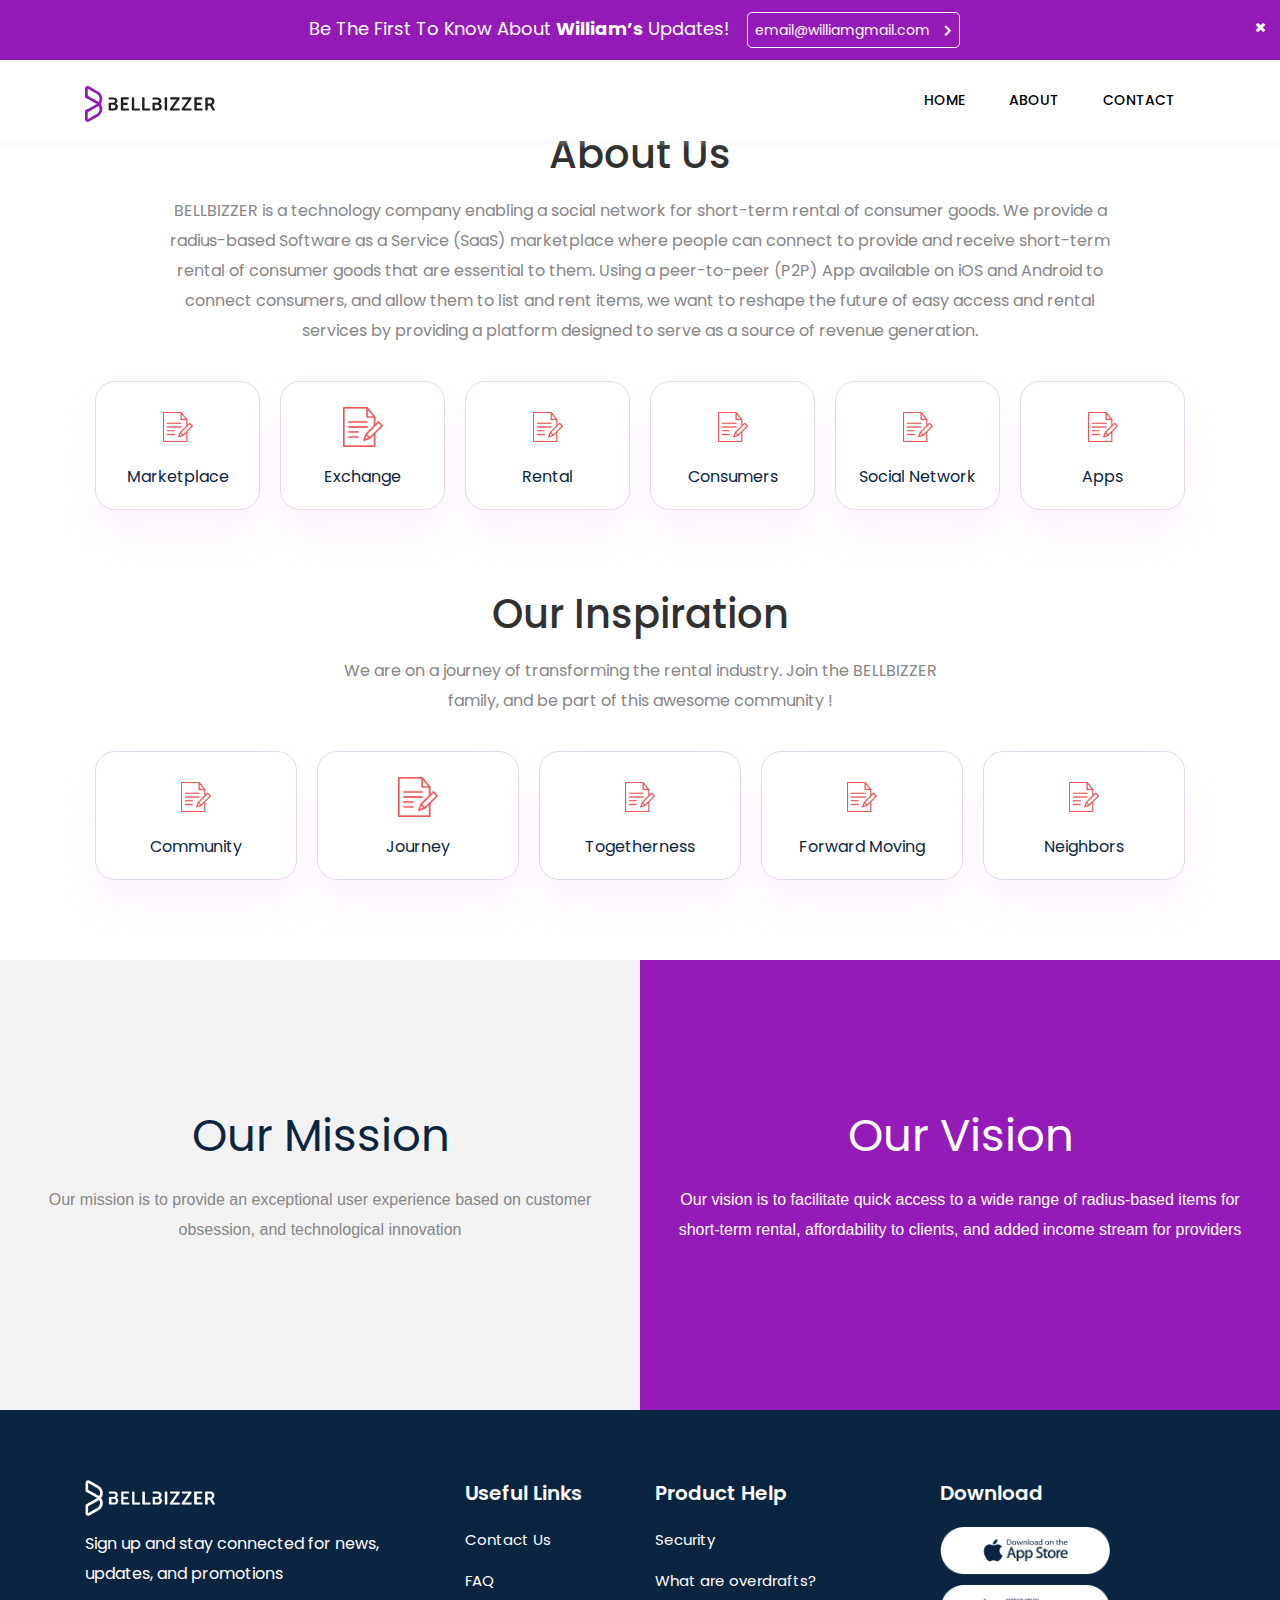
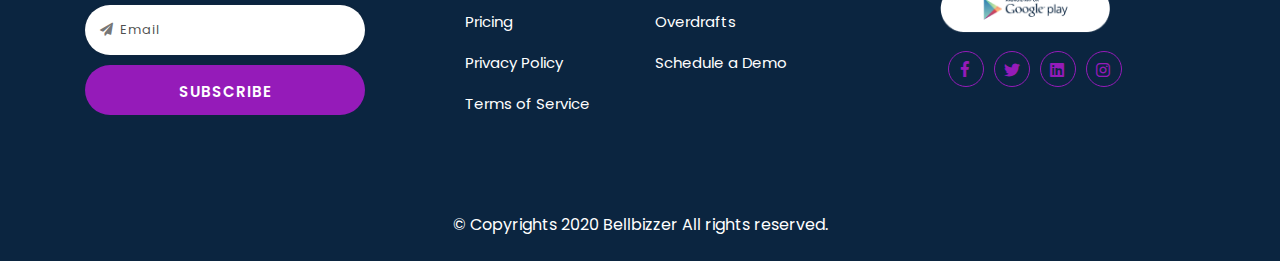
==== commit f995a166: "about us contact us page added" ====
--- a/about-us.html
+++ b/about-us.html
@@ -34,13 +34,27 @@
 
         <!--=========== Main Header area ===============-->
         <header id="header">
+            <div class="top-bar">
+                <div class="container">
+                    <div class="row">
+                        <div class="col-lg-12">
+
+                            <p>Be the first to know about <b>William’s</b> Updates! <br class="break-mob"> <span>email@williamgmail.com <i class="fas fa-chevron-right"></i></span></p>
+
+                        </div>
+                    </div>
+                </div>
+                <div class="close-icon">
+                    <i class="fas fa-times"></i>
+                </div>
+            </div>
             <div class="main-navigation">
                 <div class="container">
                     <div class="row">
                         <!-- logo-area-->
                         <div class="col-xl-2 col-lg-3 col-md-3">
                             <div class="logo-area">
-                                <a href="index.html"><img src="img/main-logo.png" alt="app"></a>
+                                <a href="index.html"><img src="img/logo.svg" alt="app"></a>
                             </div>
                         </div>
                         <!-- mainmenu-area-->
@@ -74,520 +88,101 @@
             </div>
         </header>
 
-        <!--=======common-hero banner====-->
-        <section class="hero-section ptb-100 gradient-overlay" style="background: url('img/header-bg-5.jpg')no-repeat center center / cover">
-            <div class="container">
-                <div class="row justify-content-center">
-                    <div class="col-md-8 col-lg-7">
-                        <div class="page-header-content text-white text-center pt-sm-5 pt-md-5 pt-lg-0">
-                            <h1 class="text-white mb-0">About Us</h1>
-                            <div class="custom-breadcrumb">
-                                <ol class="breadcrumb d-inline-block bg-transparent list-inline py-0">
-                                    <li class="list-inline-item breadcrumb-item"><a href="#">Home</a></li>
-                                    <li class="list-inline-item breadcrumb-item active">About Us</li>
-                                </ol>
-                            </div>
-                        </div>
-                    </div>
-                </div>
-            </div>
-        </section>
-
-        <!--=========== Image Content Area One ==============-->
-        <section id="image-content-one">
+        <!--============ About Us Text =============-->
+        <section class="ab-text">
             <div class="container">
                 <div class="row">
-                    <div class="col-md-6">
-                        <div class="img-content-one">
-                            <img src="img/app-img-1.png" alt="img" width="90%">
-                        </div>
-                    </div>
-                    <div class="col-md-6">
-                        <div class="text-content-two">
-                            <h2>About Us</h2>
-                            <p>
-                                BELLBIZZER is a technology company enabling a social network for short-term rental of consumer goods. We provide a radius-based Software as a Service (SaaS) marketplace where people can connect to provide and receive short-term rental of consumer goods that are essential to them. Using a peer-to-peer (P2P) App available on iOS and Android to connect consumers, and allow them to list and rent items, we want to reshape the future of easy access and rental services by providing a platform designed to serve as a source of revenue generation.
-                            </p>
-
-
-                        </div>
-                    </div>
-                </div>
-            </div>
+                    <div class="col-sm-12 col-md-12 col-lg-12">
+                        <div class="title">
+                            <h1>About Us</h1>
+                            <p>BELLBIZZER is a technology company enabling a social network for short-term rental of consumer goods. We provide a radius-based Software as a Service (SaaS) marketplace where people can connect to provide and receive short-term rental of consumer goods that are essential to them. Using a peer-to-peer (P2P) App available on iOS and Android to connect consumers, and allow them to list and rent items, we want to reshape the future of easy access and rental services by providing a platform designed to serve as a source of revenue generation.</p>
+                        </div>
+                    </div>
+                </div>
+                <div class="about-icon-box">
+                    <div>
+                        <img src="img/icon/free-signup.png" alt="" width="30">
+                        <h5>Marketplace</h5>
+                    </div>
+                    <div>
+                        <img src="img/icon/free-signup.png" alt="" width="40">
+                        <h5>Exchange</h5>
+                    </div>
+                    <div>
+                        <img src="img/icon/free-signup.png" alt="" width="30">
+                        <h5>Rental</h5>
+                    </div>
+                    <div>
+                        <img src="img/icon/free-signup.png" alt="" width="30">
+                        <h5>Consumers</h5>
+                    </div>
+                    <div>
+                        <img src="img/icon/free-signup.png" alt="" width="30">
+                        <h5>Social Network</h5>
+                    </div>
+                    <div>
+                        <img src="img/icon/free-signup.png" alt="" width="30">
+                        <h5>Apps</h5>
+                    </div>
+                </div>
+            </div>
+
         </section>
 
+
+        <!--============ About Us Text =============-->
+        <section class="our-insperation">
+            <div class="container">
+                <div class="row">
+                    <div class="col-sm-12 col-md-12 col-lg-12">
+                        <div class="title">
+                            <h1>Our Inspiration</h1>
+                            <p>We are on a journey of transforming the rental industry. Join the BELLBIZZER family, and be part of this awesome community !</p>
+                        </div>
+                    </div>
+                </div>
+                <div class="about-icon-box">
+                    <div>
+                        <img src="img/icon/free-signup.png" alt="" width="30">
+                        <h5>Community</h5>
+                    </div>
+                    <div>
+                        <img src="img/icon/free-signup.png" alt="" width="40">
+                        <h5>Journey</h5>
+                    </div>
+                    <div>
+                        <img src="img/icon/free-signup.png" alt="" width="30">
+                        <h5>Togetherness</h5>
+                    </div>
+                    <div>
+                        <img src="img/icon/free-signup.png" alt="" width="30">
+                        <h5>Forward moving</h5>
+                    </div>
+                    <div>
+                        <img src="img/icon/free-signup.png" alt="" width="30">
+                        <h5>Neighbors</h5>
+                    </div>
+
+                </div>
+            </div>
+
+        </section>
+
         <!--=========== Image Content Area One ==============-->
-        <!--<section class="about-mission">-->
-            <!--<div class="container">-->
-                <!--<div class="row">-->
-
-                    <!--<div class="col-md-6">-->
-                        <!--<div class="text-content-two">-->
-                            <!--<h2>Our Mission</h2>-->
-                            <!--<p>-->
-                                <!--Cover your monthly car payments or simply earn some extra cash by sharing your car on Turo whenever you’re not using it.<br>-->
-                                <!--You’re protected by £20 million in liability insurance and each traveler is prescreened. Or bring your own commercial rental insurance and take a bigger piece of the pie.-->
-                            <!--</p>-->
-
-
-                        <!--</div>-->
-                    <!--</div>-->
-                    <!--<div class="col-md-6">-->
-                        <!--<div class="img-content-one">-->
-                            <!--<img src="img/ab-img.png" alt="img" width="90%">-->
-                        <!--</div>-->
-                    <!--</div>-->
-                <!--</div>-->
-            <!--</div>-->
-        <!--</section>-->
-
-        <!--=========== Testimonials area ===================-->
-
-
-        <!--=========== Team Area  ==================-->
-        <section class="team">
-            <div class="container">
-                <!-- Section title -->
-                <div class="row justify-content-center">
-                    <div class="col-12 col-md-10 col-lg-6">
-
-                        <div class="section-title text-center ab-title">
-                            <h3>THE TEAM</h3>
-                            <!--<p>We have just started our journey of converting your miles into smiles. Join the Miles family and be part of this revolutionary program.</p>-->
-                        </div>
-
-                    </div>
-                </div>
-                <div class="row">
-                    <div class="col-lg-3 col-md-4 col-sm-6">
-                        <div class="advisor-team">
-                            <div class="pic">
-                                <img src="img/clients/client-4.jpg" alt="">
-                            </div>
-                            <ul class="social">
-                                <li><a href="#"><i class="fab fa-facebook"></i></a></li>
-                                <li><a href="#"><i class="fab fa-google-plus"></i></a></li>
-                                <li><a href="#"><i class="fab fa-twitter"></i></a></li>
-                                <li><a href="#"><i class="fab fa-linkedin"></i></a></li>
-                            </ul>
-                            <div class="team-content">
-                                <h3 class="title">Williamson</h3>
-
-                                <p class="description">
-                                    <span class="post">web developer</span>
-
-                                </p>
-                            </div>
-                        </div>
-                    </div>
-
-                    <div class="col-lg-3 col-md-4 col-sm-6">
-                        <div class="advisor-team">
-                            <div class="pic">
-                                <img src="img/clients/client-2.jpg" alt="">
-                            </div>
-                            <ul class="social">
-                                <li><a href="#"><i class="fab fa-facebook"></i></a></li>
-                                <li><a href="#"><i class="fab fa-google-plus"></i></a></li>
-                                <li><a href="#"><i class="fab fa-twitter"></i></a></li>
-                                <li><a href="#"><i class="fab fa-linkedin"></i></a></li>
-                            </ul>
-                            <div class="team-content">
-                                <h3 class="title">Williamson</h3>
-
-                                <p class="description">
-                                    <span class="post">web developer</span>
-
-                                </p>
-                            </div>
-                        </div>
-                    </div>
-
-                    <div class="col-lg-3 col-md-4 col-sm-6">
-                        <div class="advisor-team">
-                            <div class="pic">
-                                <img src="img/clients/client-3.jpg" alt="">
-                            </div>
-                            <ul class="social">
-                                <li><a href="#"><i class="fab fa-facebook"></i></a></li>
-                                <li><a href="#"><i class="fab fa-google-plus"></i></a></li>
-                                <li><a href="#"><i class="fab fa-twitter"></i></a></li>
-                                <li><a href="#"><i class="fab fa-linkedin"></i></a></li>
-                            </ul>
-                            <div class="team-content">
-                                <h3 class="title">Williamson</h3>
-
-                                <p class="description">
-                                    <span class="post">web developer</span>
-
-                                </p>
-                            </div>
-                        </div>
-                    </div>
-
-                    <div class="col-lg-3 col-md-4 col-sm-6">
-                        <div class="advisor-team">
-                            <div class="pic">
-                                <img src="img/clients/client-4.jpg" alt="">
-                            </div>
-                            <ul class="social">
-                                <li><a href="#"><i class="fab fa-facebook"></i></a></li>
-                                <li><a href="#"><i class="fab fa-google-plus"></i></a></li>
-                                <li><a href="#"><i class="fab fa-twitter"></i></a></li>
-                                <li><a href="#"><i class="fab fa-linkedin"></i></a></li>
-                            </ul>
-                            <div class="team-content">
-                                <h3 class="title">Williamson</h3>
-
-                                <p class="description">
-                                    <span class="post">web developer</span>
-
-                                </p>
-                            </div>
-                        </div>
-                    </div>
-
-                    <div class="col-lg-3 col-md-4 col-sm-6">
-                        <div class="advisor-team">
-                            <div class="pic">
-                                <img src="img/clients/client-2.jpg" alt="">
-                            </div>
-                            <ul class="social">
-                                <li><a href="#"><i class="fab fa-facebook"></i></a></li>
-                                <li><a href="#"><i class="fab fa-google-plus"></i></a></li>
-                                <li><a href="#"><i class="fab fa-twitter"></i></a></li>
-                                <li><a href="#"><i class="fab fa-linkedin"></i></a></li>
-                            </ul>
-                            <div class="team-content">
-                                <h3 class="title">Williamson</h3>
-
-                                <p class="description">
-                                    <span class="post">web developer</span>
-
-                                </p>
-                            </div>
-                        </div>
-                    </div>
-
-                    <div class="col-lg-3 col-md-4 col-sm-6">
-                        <div class="advisor-team">
-                            <div class="pic">
-                                <img src="img/clients/client-3.jpg" alt="">
-                            </div>
-                            <ul class="social">
-                                <li><a href="#"><i class="fab fa-facebook"></i></a></li>
-                                <li><a href="#"><i class="fab fa-google-plus"></i></a></li>
-                                <li><a href="#"><i class="fab fa-twitter"></i></a></li>
-                                <li><a href="#"><i class="fab fa-linkedin"></i></a></li>
-                            </ul>
-                            <div class="team-content">
-                                <h3 class="title">Williamson</h3>
-
-                                <p class="description">
-                                    <span class="post">web developer</span>
-
-                                </p>
-                            </div>
-                        </div>
-                    </div>
-
-                    <div class="col-lg-3 col-md-4 col-sm-6">
-                        <div class="advisor-team">
-                            <div class="pic">
-                                <img src="img/clients/client-2.jpg" alt="">
-                            </div>
-                            <ul class="social">
-                                <li><a href="#"><i class="fab fa-facebook"></i></a></li>
-                                <li><a href="#"><i class="fab fa-google-plus"></i></a></li>
-                                <li><a href="#"><i class="fab fa-twitter"></i></a></li>
-                                <li><a href="#"><i class="fab fa-linkedin"></i></a></li>
-                            </ul>
-                            <div class="team-content">
-                                <h3 class="title">Williamson</h3>
-
-                                <p class="description">
-                                    <span class="post">web developer</span>
-
-                                </p>
-                            </div>
-                        </div>
-                    </div>
-
-                    <div class="col-lg-3 col-md-4 col-sm-6">
-                        <div class="advisor-team">
-                            <div class="pic">
-                                <img src="img/clients/client-3.jpg" alt="">
-                            </div>
-                            <ul class="social">
-                                <li><a href="#"><i class="fab fa-facebook"></i></a></li>
-                                <li><a href="#"><i class="fab fa-google-plus"></i></a></li>
-                                <li><a href="#"><i class="fab fa-twitter"></i></a></li>
-                                <li><a href="#"><i class="fab fa-linkedin"></i></a></li>
-                            </ul>
-                            <div class="team-content">
-                                <h3 class="title">Williamson</h3>
-
-                                <p class="description">
-                                    <span class="post">web developer</span>
-
-                                </p>
-                            </div>
-                        </div>
-                    </div>
-                </div>
-            </div>
-        </section>
-
-
-
-        <!-- Screenshots -->
-        <!--<section id="screenshots" class="bg-grey">-->
-
-            <!--&lt;!&ndash; Container &ndash;&gt;-->
-            <!--<div class="container">-->
-
-                <!--&lt;!&ndash; Section title &ndash;&gt;-->
-                <!--<div class="row justify-content-center">-->
-                    <!--<div class="col-12 col-md-10 col-lg-6">-->
-
-                        <!--<div class="section-title text-center">-->
-                            <!--<h3>WHY JOIN US?</h3>-->
-                            <!--<p>We have just started our journey of converting your miles into smiles. Join the Miles family and be part of this revolutionary program.</p>-->
-                        <!--</div>-->
-
-                    <!--</div>-->
-                <!--</div>-->
-
-                <!--<div class="row">-->
-
-                    <!--<div class="col-12">-->
-
-                        <!--&lt;!&ndash; Carousel &ndash;&gt;-->
-                        <!--<div class="owl-carousel owl-theme screenshot-slider">-->
-
-                            <!--<div class="item">-->
-                                <!--<img src="img/team-work/work-1.jpg" width="450" alt=""/>-->
-                            <!--</div>-->
-
-                            <!--<div class="item">-->
-                                <!--<img src="img/team-work/work-2.jpg" width="450" alt=""/>-->
-                            <!--</div>-->
-
-                            <!--<div class="item">-->
-                                <!--<img src=img/team-work/work-3.jpg" width="450" alt=""/>-->
-                            <!--</div>-->
-
-                            <!--<div class="item">-->
-                                <!--<img src="img/team-work/work-4.jpg" width="450" alt=""/>-->
-                            <!--</div>-->
-
-                            <!--<div class="item">-->
-                                <!--<img src="img/team-work/work-5.jpg" width="450" alt=""/>-->
-                            <!--</div>-->
-
-
-
-                        <!--</div>-->
-
-                    <!--</div>-->
-
-                <!--</div>-->
-
-            <!--</div>-->
-
-        <!--</section>-->
-
-        <section  id="screenshots-2">
-            <div class="container">
-                <!-- Section title -->
-                <div class="row justify-content-center">
-                    <div class="col-12 col-md-10 col-lg-6">
-
-                        <div class="section-title-work text-center">
-                            <h3>WHY JOIN US?</h3>
-                            <p>We have just started our journey of converting your miles into smiles. Join the Miles family and be part of this revolutionary program.</p>
-                        </div>
-
-                    </div>
-                </div>
-            </div>
-            <div class="responsive center">
-                <div>
-                    <img src="img/team-work/work-1.jpg" width="450" alt=""/>
-                </div>
-                <div>
-                    <img src="img/team-work/work-2.jpg" width="450" alt=""/>
-                </div>
-                <div>
-                    <img src="img/team-work/work-3.jpg" width="450" alt=""/>
-                </div>
-                <div>
-                    <img src="img/team-work/work-4.jpg" width="450" alt=""/>
-                </div>
-                <div>
-                    <img src="img/team-work/work-2.jpg" width="450" alt=""/>
-                </div>
-                <div>
-                    <img src="img/team-work/work-1.jpg" width="450" alt=""/>
-                </div>
-            </div>
-        </section>
-
-
-        <!--=========== Advisor Area  ==================-->
-        <section class="advisor">
-            <div class="container">
-            <!-- Section title -->
-            <div class="row justify-content-center">
-                <div class="col-12 col-md-10 col-lg-6">
-
-                    <div class="section-title text-center ab-title">
-                        <h3>ADVISORS</h3>
-                        <!--<p>We have just started our journey of converting your miles into smiles. Join the Miles family and be part of this revolutionary program.</p>-->
-                    </div>
-
-                </div>
-            </div>
-            <div class="row">
-                <div class="col-lg-4 col-md-6 col-sm-6">
-                    <div class="advisor-team">
-                        <div class="pic">
-                            <img src="img/clients/client-4.jpg" alt="">
-                        </div>
-                        <!--<ul class="social">-->
-                            <!--<li><a href="#"><i class="fab fa-facebook"></i></a></li>-->
-                            <!--<li><a href="#"><i class="fab fa-google-plus"></i></a></li>-->
-                            <!--<li><a href="#"><i class="fab fa-twitter"></i></a></li>-->
-                            <!--<li><a href="#"><i class="fab fa-linkedin"></i></a></li>-->
-                        <!--</ul>-->
-                        <div class="team-content">
-                            <h3 class="title">Williamson</h3>
-                            <!--<span class="post">web developer</span>-->
-                            <p class="description">
-                                Lorem ipsum dolor sit amet, consectetur adipiscing elit. Phasellus pulvinar feugiat fermentum. Donec efficitur posuere eros, vitae placerat.
-                            </p>
-                        </div>
-                    </div>
-                </div>
-
-                <div class="col-lg-4 col-md-6 col-sm-6">
-                    <div class="advisor-team">
-                        <div class="pic">
-                            <img src="img/clients/client-2.jpg" alt="">
-                        </div>
-                        <!--<ul class="social">-->
-                            <!--<li><a href="#"><i class="fab fa-facebook"></i></a></li>-->
-                            <!--<li><a href="#"><i class="fab fa-google-plus"></i></a></li>-->
-                            <!--<li><a href="#"><i class="fab fa-twitter"></i></a></li>-->
-                            <!--<li><a href="#"><i class="fab fa-linkedin"></i></a></li>-->
-                        <!--</ul>-->
-                        <div class="team-content">
-                            <h3 class="title">kristina</h3>
-                            <!--<span class="post">Web Designer</span>-->
-                            <p class="description">
-                                Lorem ipsum dolor sit amet, consectetur adipiscing elit. Phasellus pulvinar feugiat fermentum. Donec efficitur posuere eros, vitae placerat.
-                            </p>
-                        </div>
-                    </div>
-                </div>
-
-                <div class="col-lg-4 col-md-6 col-sm-6">
-                    <div class="advisor-team">
-                        <div class="pic">
-                            <img src="img/clients/client-3.jpg" alt="">
-                        </div>
-                        <!--<ul class="social">-->
-                            <!--<li><a href="#"><i class="fab fa-facebook"></i></a></li>-->
-                            <!--<li><a href="#"><i class="fab fa-google-plus"></i></a></li>-->
-                            <!--<li><a href="#"><i class="fab fa-twitter"></i></a></li>-->
-                            <!--<li><a href="#"><i class="fab fa-linkedin"></i></a></li>-->
-                        <!--</ul>-->
-                        <div class="team-content">
-                            <h3 class="title">kristina</h3>
-                            <!--<span class="post">Web Designer</span>-->
-                            <p class="description">
-                                Lorem ipsum dolor sit amet, consectetur adipiscing elit. Phasellus pulvinar feugiat fermentum. Donec efficitur posuere eros, vitae placerat.
-                            </p>
-                        </div>
-                    </div>
-                </div>
+        <div class='ab-split'>
+            <div class='left'>
+                <h1>Our Mission</h1>
+                <p>Our mission is to provide an exceptional user experience based on customer obsession, and technological innovation</p>
+            </div>
+            <div class='right'>
+                <h1>Our Vision</h1>
+                <p>Our vision is to facilitate quick access to a wide range of radius-based items for short-term rental, affordability to clients, and added
+                    income stream for providers</p>
             </div>
         </div>
-        </section>
-
-
-        <!--============= Investor Area ================-->
-        <section class="investor">
-        <div class="container">
-            <div class="row justify-content-center">
-                <div class="col-12 col-md-10 col-lg-6">
-
-                    <div class="section-title text-center ab-title">
-                        <h3>INVESTORS</h3>
-                        <!--<p>We have just started our journey of converting your miles into smiles. Join the Miles family and be part of this revolutionary program.</p>-->
-                    </div>
-
-                </div>
-            </div>
-            <div class="row">
-                <div class="col-md-4 col-sm-6">
-                    <div class="investorBox">
-                        <div class="service-icon">
-                            <img src="img/investor/investor-1.png" alt="">
-                        </div>
-                        <h3 class="title">Scrum Ventures</h3>
-                        <p class="description">
-                            Lorem ipsum dolor sit amet, consectetur adipisicing elit. Accusantium consequuntur, deleniti eaque excepturi.
-                        </p>
-                    </div>
-                </div>
-                <div class="col-md-4 col-sm-6">
-                    <div class="investorBox">
-                        <div class="service-icon">
-                            <!--<i class="fa fa-rocket"></i>-->
-                            <img src="img/investor/investor-1.png" alt="">
-                        </div>
-                        <h3 class="title">TransLink Capital</h3>
-                        <p class="description">
-                            Lorem ipsum dolor sit amet, consectetur adipisicing elit. Accusantium consequuntur, deleniti eaque excepturi.
-                        </p>
-                    </div>
-                </div>
-                <div class="col-md-4 col-sm-6">
-                    <div class="investorBox">
-                        <div class="service-icon">
-                            <img src="img/investor/investor-1.png" alt="">
-                        </div>
-                        <h3 class="title">Urban Us</h3>
-                        <p class="description">
-                            Lorem ipsum dolor sit amet, consectetur adipisicing elit. Accusantium consequuntur, deleniti eaque excepturi.
-                        </p>
-                    </div>
-                </div>
-            </div>
-        </div>
-        </section>
-
-        <!--=========== Brand logo ==================-->
-        <!--<section id="brand-logo">-->
-            <!--<div class="container">-->
-                <!--<div class="row">-->
-                    <!--<div class="col-md-12">-->
-                        <!--<div class="brand-logo-slider text-center">-->
-                            <!--<div><img src="img/brand-logo/garmin_v1@2x.png" alt="img"></div>-->
-                            <!--<div><img src="img/brand-logo/geologie_v1@2x.png" alt="img"></div>-->
-                            <!--<div><img src="img/brand-logo/rover_v1@2x.png" alt="img"></div>-->
-                            <!--<div><img src="img/brand-logo/silvercar_v1_v1@2x.png" alt="img"></div>-->
-                            <!--<div><img src="img/brand-logo/tranya_v1@2x.png" alt="img"></div>-->
-                            <!--<div><img src="img/brand-logo/garmin_v1@2x.png" alt="img"></div>-->
-                            <!--<div><img src="img/brand-logo/silvercar_v1_v1@2x.png" alt="img"></div>-->
-                            <!--<div><img src="img/brand-logo/rover_v1@2x.png" alt="img"></div>-->
-                            <!--<div><img src="img/brand-logo/garmin_v1@2x.png" alt="img"></div>-->
-                        <!--</div>-->
-                    <!--</div>-->
-                <!--</div>-->
-            <!--</div>-->
-        <!--</section>-->
+
+
+
 
         <!--=========== Footer Area ============-->
         <footer class="footer-area">
@@ -597,10 +192,10 @@
                     <div class="row">
                         <div class="col-12 col-sm-6 col-lg-4">
                             <!-- Footer Items -->
-                            <div class="footer-items">
+                            <div class="footer-items footer-left">
                                 <!-- Logo -->
                                 <a class="navbar-brand" href="#">
-                                    <img class="logo" src="img/main-logo.png" alt="">
+                                    <img class="logo" src="img/w-logo.png" alt="">
                                 </a>
                                 <p class="mt-2 mb-3">Sign up and stay connected for news, updates, and promotions</p>
                                 <div class="form-bg">
@@ -619,17 +214,17 @@
 
                             </div>
                         </div>
-                        <div class="col-12 col-sm-6 col-lg-3">
+                        <div class="col-12 col-sm-6 col-lg-2">
                             <!-- Footer Items -->
                             <div class="footer-items">
                                 <!-- Footer Title -->
                                 <h3 class="footer-title mb-2">Useful Links</h3>
                                 <ul>
-                                    <li class="py-2"><a href="index.html">Home</a></li>
-                                    <li class="py-2"><a href="about-us.html">About Us</a></li>
-                                    <!--<li class="py-2"><a href="#">Services</a></li>-->
-                                    <li class="py-2"><a href="#">Blog</a></li>
-                                    <li class="py-2"><a href="contact-us.html">Contact</a></li>
+                                    <li class="py-2"><a href="index.html">Contact Us</a></li>
+                                    <li class="py-2"><a href="about-us.html">FAQ </a></li>
+                                    <li class="py-2"><a href="#">Pricing </a></li>
+                                    <li class="py-2"><a href="#">Privacy Policy</a></li>
+                                    <li class="py-2"><a href="contact-us.html">Terms of Service</a></li>
                                 </ul>
                             </div>
                         </div>
@@ -639,62 +234,56 @@
                                 <!-- Footer Title -->
                                 <h3 class="footer-title mb-2">Product Help</h3>
                                 <ul>
-                                    <li class="py-2"><a href="#">FAQ</a></li>
-                                    <li class="py-2"><a href="#">Privacy Policy</a></li>
-                                    <li class="py-2"><a href="#">Support</a></li>
-                                    <li class="py-2"><a href="#">Terms &amp; Conditions</a></li>
+                                    <li class="py-2"><a href="#">Security</a></li>
+                                    <li class="py-2"><a href="#">What are overdrafts?</a></li>
+                                    <li class="py-2"><a href="#">Overdrafts</a></li>
+                                    <li class="py-2"><a href="#">Schedule a Demo</a></li>
                                     <!--<li class="py-2"><a href="#">Contact</a></li>-->
                                 </ul>
                             </div>
                         </div>
-                        <div class="col-12 col-sm-6 col-lg-2">
+                        <div class="col-12 col-sm-6 col-lg-3">
                             <!-- Footer Items -->
                             <div class="footer-items">
                                 <!-- Footer Title -->
                                 <h3 class="footer-title mb-2">Download</h3>
                                 <!-- Store Buttons -->
-                                <div class="button-group store-buttons store-black d-flex flex-wrap">
+                                <div class="button-group store-buttons store-black d-flex flex-wrap pt-2">
                                     <a href="#">
-                                        <img src="img/google-play-black.png" alt="">
+                                        <img src="img/ios-btn.png" alt="">
                                     </a>
                                     <a href="#">
-                                        <img src="img/app-store-black.png" alt="">
+                                        <img src="img/android-down.png" alt="">
                                     </a>
                                 </div>
                                 <!-- Social Icons -->
                                 <div class="social-icons d-flex">
-                                    <a class="facebook" href="#">
-                                        <i class="fab fa-facebook-f"></i>
-
-                                    </a>
-                                    <a class="twitter" href="#">
-                                        <i class="fab fa-twitter"></i>
-
-                                    </a>
-                                    <a class="google-plus" href="#">
-                                        <i class="fab fa-google-plus-g"></i>
-                                    </a>
-                                    <a class="vine" href="#">
-                                        <i class="fab fa-vine"></i>
-                                    </a>
+
+                                    <div class='demopadding'>
+                                        <div class='icon social fb'><i class='fab fa-facebook-f'></i></div>
+                                        <div class='icon social tw'><i class='fab fa-twitter'></i></div>
+                                        <div class='icon social vin'><i class='fab fa-linkedin'></i></div>
+                                        <div class='icon social insta'><i class='fab fa-instagram'></i></div>
+                                    </div>
                                 </div>
                             </div>
                         </div>
                     </div>
                 </div>
             </div>
+
             <!-- Footer Bottom -->
             <div class="footer-bottom">
                 <div class="container">
                     <div class="row">
                         <div class="col-12">
                             <!-- Copyright Area -->
-                            <div class="copyright-area d-flex flex-wrap justify-content-center justify-content-sm-between text-center py-4">
+                            <div class="copyright-area text-center py-4">
                                 <!-- Copyright Left -->
-                                <div class="copyright-left">© Copyrights 2020 Billbizzer All rights reserved.</div>
+                                <div class="copyright-center">© Copyrights 2020 Bellbizzer All rights reserved.</div>
                                 <!-- Copyright Right -->
-                                <div class="copyright-right">Made with <i class="fas fa-heart"></i> By <a
-                                        href="#">Bellbizzer</a></div>
+                                <!--<div class="copyright-right">Made with <i class="fas fa-heart"></i> By <a-->
+                                <!--href="#">Bellbizzer</a></div>-->
                             </div>
                         </div>
                     </div>
--- a/css/style.css
+++ b/css/style.css
@@ -450,7 +450,7 @@
 }
 .banner {
 	position:relative;
-	height:100%x;
+	height:100%;
 	padding-top:130px;
 	/*padding-bottom:100px;*/
 	overflow:hidden;
@@ -493,7 +493,7 @@
 }
 
 .banner-text p {
-	font-family: Product Sans;
+	/*font-family: Product Sans;*/
 	font-style: normal;
 	font-weight: normal;
 	font-size: 18px;
@@ -594,89 +594,7 @@
 }
 
 /* Wave effect */
-.wave-effect {
-	position:absolute;
-	z-index:1;
-	left:0;
-	right:0;
-	bottom:0;
-	margin:auto;
-	height:150px;
-	overflow:hidden;
-}
-
-.waves-shape.shape-one {
-	z-index:15;
-	opacity:0.5;
-}
-
-.waves-shape.shape-two {
-	z-index:10;
-	opacity:0.75;
-}
-
-.waves-shape.shape-three {
-	z-index:5;
-}
-
-.wave {
-	position:absolute;
-	left:0;
-	width:200%;
-	height:100%;
-	background-repeat:repeat no-repeat;
-	background-position:0 bottom;
-	transform-origin:center bottom;
-}
-
-.waves-shape {
-	position: absolute;
-	bottom: -1px;
-	width: 100%;
-	height: 100%;
-	overflow: hidden;
-}
-
-.wave-one {
-	background-image:url('../img/wave-1.png');
-	background-size:50% 100px;
-}
-
-.wave-two {
-	background-image:url('../img/wave-2.png');
-	background-size:50% 120px;
-}
-
-.wave-anim .wave-two {
-	-webkit-animation:move-wave 10s linear infinite;
-	-moz-animation:move-wave 10s linear infinite;
-	animation:move-wave 10s linear infinite;
-}
-
-.wave-three {
-	background-image:url('../img/wave-3.png');
-	background-size:50% 100px;
-}
-
-.wave-anim .wave-three {
-	-webkit-animation:move-wave 15s linear infinite;
-	-moz-animation:move-wave 15s linear infinite;
-	animation:move-wave 15s linear infinite;
-}
-
-@keyframes move-wave {
-	0% {
-		transform:translateX(0) translateZ(0) scaleY(1);
-	}
-
-	50% {
-		transform:translateX(-25%) translateZ(0) scaleY(0.55);
-	}
-
-	100% {
-		transform:translateX(-50%) translateZ(0) scaleY(1);
-	}
-}
+
 
 .custom-btn:hover  i {
 	font-size: 27px;
@@ -746,7 +664,7 @@
 	font-weight: 400;
 }
 .features-thumb img{
-	width: 245px;
+	width: 500px;
 }
 
 /*--------- Video Bg ---------*/
@@ -819,11 +737,12 @@
 	text-align: center;
 	transition: all 0.3s;
 	transform: translateY(0);
-	height: 360px;
+	height: 395px;
 	border: 1px solid #FFCDCD;
 	box-sizing: border-box;
 	box-shadow: 0px 4px 34px rgb(255 255 255 / 25%);
 	border-radius: 20px;
+	margin-bottom: 10px;
 }
 h4.service-2-hed{
 	font-size: 17px;
@@ -1055,131 +974,163 @@
 .icon.colored i {
     color: #7c4fe0;
 }
-
-
-
-/*-----------Total Download area------*/
-section.parallax .counter h5, section.parallax .counter p {
-    color: #fff;
-}
-.counter-content h5 {
-    font-weight: 600;
-    font-size: 45px;
-    line-height: 45px;
-    margin: 0 0 20px 0;
-}
-.counter {
-    text-align: center;
-    overflow: hidden;
-}
-.counter-content p {
-    line-height: 1em;
-    margin: 0;
-}
-.counter .icon {
-    position: relative;
-    display: block;
-    font-size: 48px;
-    line-height: 48px;
-    font-weight: normal;
-    margin: 10px 0 20px;
-    text-align: center;
-    cursor: default;
-}
-
-
-/*------------team area----------*/
-.team{    padding: 0px 0 70px;}
-.our-team{
-    text-align: center;
-    margin-bottom: 100px;
-    z-index: 1;
-    position: relative;
-}
-.our-team .pic{
-    border-radius: 50%;
-    overflow: hidden;
-    position: relative;
-}
-.our-team .pic:after{
-    content: "";
-    width: 100%;
-    height: 100%;
-    border-radius: 50%;
-    background: rgba(0,0,0,0.7);
-    opacity: 0;
-    position: absolute;
-    top: 0;
-    left: 0;
-    transition: all 0.5s ease 0s;
-}
-.our-team:hover .pic:after{ opacity: 1; }
-.our-team .pic img{
-    width: 100%;
-    height: auto;
-}
-.our-team .social{
-    width: 100%;
-    padding: 0;
-    margin: 0;
-    list-style: none;
-    opacity: 0;
-    position: absolute;
-    top: 45%;
-    left: 0;
-    z-index: 1;
-    transition: all 0.5s ease 0s;
-}
-.our-team:hover .social{ opacity: 1; }
-.our-team .social li{ display: inline-block; }
-.our-team .social li a{
-    display: block;
-    width: 30px;
-    height: 30px;
-    line-height: 30px;
-    border-radius: 50%;
-    border: 1px solid #fff;
-    font-size: 15px;
-    color: #fff;
-    margin-right: 10px;
-    transition: all 0.5s ease 0s;
-}
-.our-team .social li a:hover{
-    background: #fff;
-    color: #000;
-}
-.our-team .team-content{
-    width: 100%;
-    height: 100%;
-    border-radius: 50%;
-    border: 2px dotted #ddd;
-    position: absolute;
-    bottom: -70px;
-    left: 0;
-    z-index: -1;
-    transition: all 0.5s ease 0s;
-}
-.our-team:hover .team-content{ border: 2px dotted #00adae; }
-.our-team .team-info{
-    width: 100%;
-    color: #464646;
-    position: absolute;
-    bottom: 12px;
-    left: 0;
-}
-.our-team .title{
-    font-size: 20px;
-    font-weight: 600;
-    color: #464646;
-    margin: 0 0 5px 0;
-    transition: all 0.5s ease 0s;
-}
-.our-team:hover .title{ color: #00adae; }
-.our-team .post{
-    display: block;
-    font-size: 14px;
-    color: #464646;
-}
+/*----------- About Us Page------------*/
+.ab-text{padding:130px 0px 70px;text-align: center}
+.ab-text p{
+	padding: 10px 80px;
+	font-style: normal;
+	font-weight: normal;
+	font-size: 16px;
+	line-height: 30px;
+	color: #868686;
+}
+.about-icon-box{
+	display: flex;
+	flex-direction: row;
+	font-size: 30px;
+	text-align: center;
+
+}
+.about-icon-box div{
+	padding: 20px;
+	flex: 50%;
+	margin: 10px;
+	background: #FFFFFF;
+	border: 1px solid #E7D6EC;
+	box-sizing: border-box;
+	box-shadow: 0px 24px 34px rgba(242, 186, 247, 0.15);
+	border-radius: 20px;
+	text-align: center;
+}
+.about-icon-box div h5{
+	margin-top: 18px;
+	font-style: normal;
+	font-weight: normal;
+	font-size: 16px;
+	line-height: 24px;
+	text-transform: capitalize;
+	color: #0B2540;
+	margin-bottom: 0px;
+}
+
+@media (max-width: 768px) {
+	.about-icon-box {
+		flex-direction: column;
+	}
+	.ab-text p {
+		padding: 10px 30px;
+	}
+}
+/*-------Our insperation*/
+.our-insperation{padding:0px 0px 70px;text-align: center}
+.our-insperation p{
+	padding: 10px 250px;
+	font-style: normal;
+	font-weight: normal;
+	font-size: 16px;
+	line-height: 30px;
+	color: #868686;
+}
+.our-insperation .about-icon-box{
+	display: flex;
+	flex-direction: row;
+	font-size: 30px;
+	text-align: center;
+
+}
+.our-insperation .about-icon-box div{
+	padding: 20px;
+	flex: 50%;
+	margin: 10px;
+	background: #FFFFFF;
+	border: 1px solid #E7D6EC;
+	box-sizing: border-box;
+	box-shadow: 0px 24px 34px rgba(242, 186, 247, 0.15);
+	border-radius: 20px;
+	text-align: center;
+}
+.our-insperation .about-icon-box div h5{
+	margin-top: 18px;
+	font-style: normal;
+	font-weight: normal;
+	font-size: 16px;
+	line-height: 24px;
+	text-transform: capitalize;
+	color: #0B2540;
+	margin-bottom: 0px;
+}
+
+@media (max-width: 768px) {
+	.our-insperation .about-icon-box {
+		flex-direction: column;
+	}
+	.our-insperation p {
+		padding: 30px 30px;
+	}
+}
+/*-------About us Split section---------*/
+.ab-split {
+	display: flex;
+	flex-direction: row;
+	/*width: 100vw;*/
+	height: 450px;
+}
+.ab-split div {
+	flex: 1;
+	height: 450px;
+	transition: flex 0.5s ease-out;
+	color: white;
+	font-family: sans-serif;
+	text-align: center;
+}
+.ab-split div.left h1 {
+	padding-top: 140px;
+	transition: color 0.5s ease-out;
+	font-style: normal;
+	font-weight: normal;
+	font-size: 45px;
+	line-height: 72px;
+	text-transform: capitalize;
+	color: #0B2540;
+}
+.ab-split .right h1{
+	padding-top: 140px;
+	transition: color 0.5s ease-out;
+	font-style: normal;
+	font-weight: normal;
+	font-size: 45px;
+	line-height: 72px;
+	text-transform: capitalize;
+	color: #fff;
+}
+.ab-split div.left p{
+	font-style: normal;
+	font-weight: normal;
+	font-size: 16px;
+	line-height: 30px;
+	text-align: center;
+	color: #868686;
+	padding: 5px 30px;
+}
+.ab-split div.right p{
+	font-style: normal;
+	font-weight: normal;
+	font-size: 16px;
+	line-height: 30px;
+	text-align: center;
+	color: #fff;
+	padding: 5px 30px;
+}
+
+.ab-split .left {
+	background: #F2F2F2;
+}
+
+.ab-split .right {
+	background: #951BB9;
+}
+
+
 /*-------Advisors Team-----*/
 .advisor{padding: 0px 0px 70px}
 .advisor-team{
@@ -1355,13 +1306,34 @@
 }
 /*------------contact area----------*/
 .contact-page{
-	padding: 100px 0 20px 0;
-}
-.contact-info{
-    box-shadow: 0px 0px 14px 0px #ccc;
-    border-radius: 10px;
-    padding: 35px;
-}
+	padding: 100px 0;
+}
+.contact-info img{width: 100%}
+.cont-text{padding:130px 0px 70px;text-align: center}
+.cont-para p{
+	padding: 10px 30px;
+	font-style: normal;
+	font-weight: normal;
+	font-size: 16px;
+	line-height: 30px;
+	color: #868686;
+}
+.cont-text h1{
+	font-style: normal;
+	font-weight: normal;
+	font-size: 58px;
+	line-height: 72px;
+	color: #0B2540;
+}
+.contact-page h3{
+	font-style: normal;
+	font-weight: normal;
+	font-size: 58px;
+	line-height: 72px;
+	text-align: center;
+	color: #0B2540;
+}
+
 #contact{
 	padding-bottom: 100px;
 }
@@ -1370,130 +1342,83 @@
 	background-color: #fafbfe;
 	border-radius: 6px;
 }
-input, textarea {
-	border: 1px solid #E0E0E0 !important;
-	background-color: #fff !important;
-	font-weight: normal !important;
-	font-size: 14px !important;
-	box-shadow: none !important;
-	border-radius: 6px;
-	height: 51px !important;
-	padding: 0 20px;
-	transition: all 0.3s;
-}
-input:focus, textarea:focus, input.notice, textarea.notice {
-	border: 1px solid #951BB9 !important;
-	outline: -webkit-focus-ring-color auto 0px;
-}
-.btn {
+form {
+	width: 95%;
+
+}
+label {
+	display: block;
 	position: relative;
-	text-align: center;
-	padding: 14px 30px;
-	font-weight: 500;
+	margin: 40px 0px;
+}
+.label-txt {
+	position: absolute;
+	top: -1.6em;
+	padding: 10px;
+	letter-spacing: 1px;
+	transition: ease .3s;
+
+	font-style: normal;
+	font-weight: normal;
+	font-size: 16px;
+	line-height: 30px;
+	text-transform: capitalize;
+	color: #868686;
+}
+.input {
+	width: 100%;
+	padding: 10px;
+	background: transparent;
+	border: none;
+	outline: none;
+}
+
+.line-box {
+	position: relative;
+	width: 100%;
+	height: 2px;
+	background: #BCBCBC;
+}
+
+.line {
+	position: absolute;
+	width: 0%;
+	height: 2px;
+	top: 0px;
+	left: 50%;
+	transform: translateX(-50%);
+	background: #951BB9;
+	transition: ease .6s;
+}
+
+.input:focus + .line-box .line {
+	width: 100%;
+}
+
+.label-active {
+	top: -3em;
+}
+
+button.contact-submit {
+	display: inline-block;
+	padding: 12px 24px;
 	color: #fff;
-	background-color: #7c4fe0;
-	border: 0;
-	border-radius: 6px;
-	transition: all 0.3s;
-}
-
-/*-------------Product Slider-------*/
-#pro-slider{
-    padding-bottom: 90px;
-}
-.product-grid{
-    text-align: center;
-}
-.product-grid .product-image{
-    overflow: hidden;
-    position: relative;
-}
-.product-grid .product-image a.image{ display: block; }
-.product-grid .product-image img{
-    width: 100%;
-    height: auto;
-}
-.product-image .pic-1{ transition: all 0.3s ease; }
-
-.product-grid .product-image:hover .product-links{ opacity: 1; }
-.product-grid .product-links li{ margin: 0 0 12px; }
-.product-grid .product-links li:last-child{ margin: 0; }
-.product-grid .product-links li a{
-    color: #444;
-    background: #fff;
-    font-size: 20px;
-    line-height: 50px;
-    width: 50px;
-    height: 50px;
-    border-radius: 50px;
-    box-shadow: 0 5px 10px 0 rgba(0, 0, 0, 0.15);
-    display: block;
-    transform: scale(0.7);
-    position: relative;
-    transition: all 0.3s ease-out;
-}
-.product-grid .product-links li a:hover{ color: #ff4545; }
-.product-grid .product-image:hover .product-links li a{ transform: scale(1); }
-.product-grid .product-links li a:before,
-.product-grid .product-links li a:after{
-    content: attr(data-tip);
-    color: #fff;
-    background-color: #555;
-    font-size: 12px;
-    line-height: 18px;
-    padding: 7px 12px;
-    white-space: nowrap;
-    display: none;
-    transform: translateX(-50%);
-    position: absolute;
-    left: 50%;
-    top: -45px;
-    transition: all 0.3s ease;
-}
-.product-grid .product-links li a:after{
-    content: '';
-    height: 10px;
-    width: 10px;
-    padding: 0;
-    transform: translateX(-50%) rotate(45deg);
-    top: -19px;
-    z-index: -1;
-}
-.product-grid .product-links li a:hover:before,
-.product-grid .product-links li a:hover:after{
-    display: block;
-}
-.product-grid .product-content{
-    text-align: left;
-    padding: 15px 0 10px;
-    position: relative;
-}
-.product-grid .title{
-    font-size: 16px;
-    font-weight: 400;
-    text-transform: capitalize;
-    margin: 0 0 6px;
-    transition: all 0.3s ease;
-}
-.product-grid .title a{
-    color: #777;
-    transition: all 0.3s ease 0s;
-}
-.product-grid .title a:hover{ color: #777; }
-.product-grid .price{
-    color: #292929;
-    font-size: 16px;
-    font-weight: 700;
-    transition: all 0.3s ease;
-}
-.product-grid:hover .title,
-.product-grid:hover .price{
-    opacity: 1;
-}
-
-@media screen and (max-width: 990px) {
-    .product-grid{ margin: 0 0 30px; }
-}
+	border: none;
+	outline: none;
+	height: 55px;
+	width: 190px;
+	cursor: pointer;
+	transition: ease .3s;
+	background: #951BB9;
+	box-shadow: 0px 13px 32px rgba(245, 209, 255, 0.47);
+	border-radius: 10px;
+}
+
+button:hover {
+	background: #8BC34A;
+	color: #ffffff;
+}
+
 
 
 /*------------footer area-----------*/
@@ -1576,7 +1501,7 @@
 	text-align:center;
 	/*width:0px;*/
 	height:0px;
-	padding:20px;
+	padding:17px;
 	border-top-right-radius: 	20px;
 	border-top-left-radius: 	20px;
 	border-bottom-right-radius: 20px;
@@ -1587,7 +1512,7 @@
 	color:#FFFFFF;
 }
 .icon i {
-	font-size:20px;
+	font-size:16px;
 	position:absolute;
 	left:9px;
 	top:10px;
@@ -1611,11 +1536,11 @@
 	-webkit-transition: 0.5s;
 }
 .icon.social.fb i {
-	left:13px;
-	top:10px;
+	left:12px;
+	top:9px;
 }
 .icon.social.tw i {
-	left:11px;
+	left:9px;
 }
 .icon.social.in i {
 	left:11px;
@@ -1663,7 +1588,7 @@
 	background-color: #fff;
 	font-size: 13px;
 	letter-spacing: 1px;
-	height: 37px;
+	height: 50px;
 	padding: 2px 15px 2px 35px;
 	box-shadow: 0 0 5px -3px #333;
 	border: none;
@@ -1759,13 +1684,13 @@
 	color: #BBB; }
 .tel-input-form{ margin-bottom: 30px;}
 .tel-input-form button {
-	font-family: Product Sans;
-	font-style: normal;
-	font-weight: normal;
-	font-size: 18px;
+	/*font-family: Product Sans;*/
+	font-style: normal;
+	font-weight: normal;
+	font-size: 15px;
 	color: #FFF;
 	background: #951BB9;
-	height: 52px;
+	height: 54px;
 	border: none;
 	border-top-right-radius: 10px;
 	border-bottom-right-radius: 10px;
@@ -1778,7 +1703,7 @@
 	font-size: 14px !important;
 	box-shadow: none !important;
 	width: 320px;
-	height: 51px !important;
+	height: 55px !important;
 	padding: 0 20px;
 	transition: all 0.3s;
 	border-top-left-radius: 10px!important;
@@ -1789,5 +1714,148 @@
 	border-color: #0B2540;
 	cursor: pointer; }
 
-#result {
-	margin-bottom: 100px; }+#result {margin-bottom: 100px; }
+.break-mob{display: none}
+/*----gggggggg---*/
+#app-features{padding: 100px 0}
+#app-features .content-left {
+	position: relative;
+}
+#app-features .content-right {
+	position: relative;
+}
+#app-features .box-item {
+	margin: 30px 0;
+}
+#app-features .box-item .icon-f {
+	text-align: center;
+	margin: 0px 0px;
+	display: inline-block;
+	width: 60px;
+	height: 60px;
+	border-radius: 50px;
+	text-align: center;
+	position: relative;
+
+	z-index: 1;
+	-webkit-transition: all .2s linear;
+	-moz-transition: all .2s linear;
+	-o-transition: all .2s linear;
+	transition: all .2s linear;
+}
+
+#app-features .content-left span {
+	float: left;
+	margin-left: 25px;
+}
+#app-features .box-item {
+	margin: 30px 0;
+}
+#app-features .box-item .icon-f i {
+	color: #fff;
+	font-size: 24px;
+	line-height: 60px;
+	-webkit-transition: all .2s linear;
+	-moz-transition: all .2s linear;
+	-o-transition: all .2s linear;
+	transition: all .2s linear;
+}
+#app-features .content-left .text {
+	margin-left: 60px;
+	text-align: left;
+}
+#app-features .box-item .text h4 {
+	font-weight: 500;
+	font-size: 22px;
+	margin-bottom: 15px;
+	line-height: 22px;
+}
+#app-features .box-item .text p {
+	font-size: 14px;
+	line-height: 26px;
+}
+#app-features .content-right .text {
+	margin-left: 90px;
+}
+#app-features .feature-1{
+	border: 1px solid #951BB9;
+	box-sizing: border-box;
+	box-shadow: 30px 34px 34px rgb(242 186 247 / 15%);
+	border-radius: 20px;
+	padding:15px 5px 0px;
+}
+
+#app-features .feature-2{
+	border: 1px solid #FDBE00;
+	box-sizing: border-box;
+	box-shadow: 30px 34px 34px rgba(242, 186, 247, 0.15);
+	border-radius: 20px;
+	padding:15px 5px 0px;
+}
+#app-features .feature-3{
+	border: 1px solid #56CCF2;
+	box-sizing: border-box;
+	box-shadow: 30px 34px 34px rgba(242, 186, 247, 0.15);
+	border-radius: 20px;
+	padding:15px 5px 0px;
+}
+#app-features .feature-4{
+	border: 1px solid #27AE60;
+	box-sizing: border-box;
+	box-shadow: 30px 34px 34px rgba(242, 186, 247, 0.15);
+	border-radius: 20px;
+	padding:15px 5px 0px;
+
+}
+button:focus {
+	outline: 0px dotted;
+	outline: 0px auto -webkit-focus-ring-color;
+}
+:focus {
+	outline: -webkit-focus-ring-color auto 0px;
+}
+#app-features .feature-5{
+	border: 1px solid #EB5757;
+	box-sizing: border-box;
+	box-shadow: 30px 34px 34px rgba(242, 186, 247, 0.15);
+	border-radius: 20px;
+	padding:15px 5px 0px;
+}
+
+/*------------------Top Bar section----------*/
+.top-bar{background-color: #951BB9; height: 60px;width: 100%;}
+.top-bar p{
+	text-align: center;
+	line-height: 57px;
+	font-style: normal;
+	font-weight: normal;
+	font-size: 18px;
+	text-transform: capitalize;
+	color: #FFFFFF;
+
+}
+.top-bar span{
+	border: 1px solid #FFFFFF;
+	box-sizing: border-box;
+	border-radius: 5px;
+	padding: 7px;
+	line-height: 3px;
+	margin: 12px;
+	font-style: normal;
+	font-weight: normal;
+	font-size: 14px;
+	text-transform: lowercase;
+	color: #FFFFFF;
+}
+.fa-chevron-right{
+	padding-left: 10px;
+	font-size: 12px;
+}
+.fa-times{
+	color: #fff;
+	font-size: 12px;
+	position: absolute;
+	right: 15px;
+	top: 22px;
+}
+.close-icon{cursor: pointer}--- a/css/responsive.css
+++ b/css/responsive.css
@@ -33,16 +33,62 @@
 }
  
 /* Large Mobile :480px. */
-@media only screen and (min-width: 480px) and (max-width: 767px) {
+@media only screen and (min-width: 480px) and (max-width: 768px) {
+    .top-bar p {
+        font-size: 14px;
+    }
+    #app-features .feature-4 {
+         width: 100%;
+         margin-left: 0px;
+    }
     .container {
         max-width: 650px;
+    }
+    img.bounce-effect {
+        width: 216px;
     }
     .mean-container .mean-nav ul li a {
         padding: 11px 12px;
     }
+    #phone{width: 270px}
 }
 
 @media (max-width: 479px) {
+    .ab-split {
+        display: contents;
+    }
+    .top-bar { height: 70px; }
+    .top-bar p {
+        line-height: 30px;
+        font-size: 12px;
+    }
+    .top-bar span {
+        padding: 5px;
+        font-size: 11px;
+    }
+    .break-mob{display: block}
+    .show-box img{width: 320px}
+    #app-features .feature-4 {
+        width: 100%;
+        margin-left: 0px;
+    }
+
+#app-features .feature-4 {
+     margin-left: 0px;
+}
+    .scroll-bg-content h1 {
+        font-size: 34px;
+    }
+    .demopadding {
+        width: 345px;
+        text-align: left;
+    }
+    .footer-items h3{padding-top: 25px}
+    .scroll-bg-content p {
+        font-size: 13px;
+        line-height: 25px;
+    }
+    #services3 .service-single{margin-bottom: 25px; padding: 25px;height: 325px}
     .banner-text h1 {
         font-size: 31px;
         color: #0B2540;
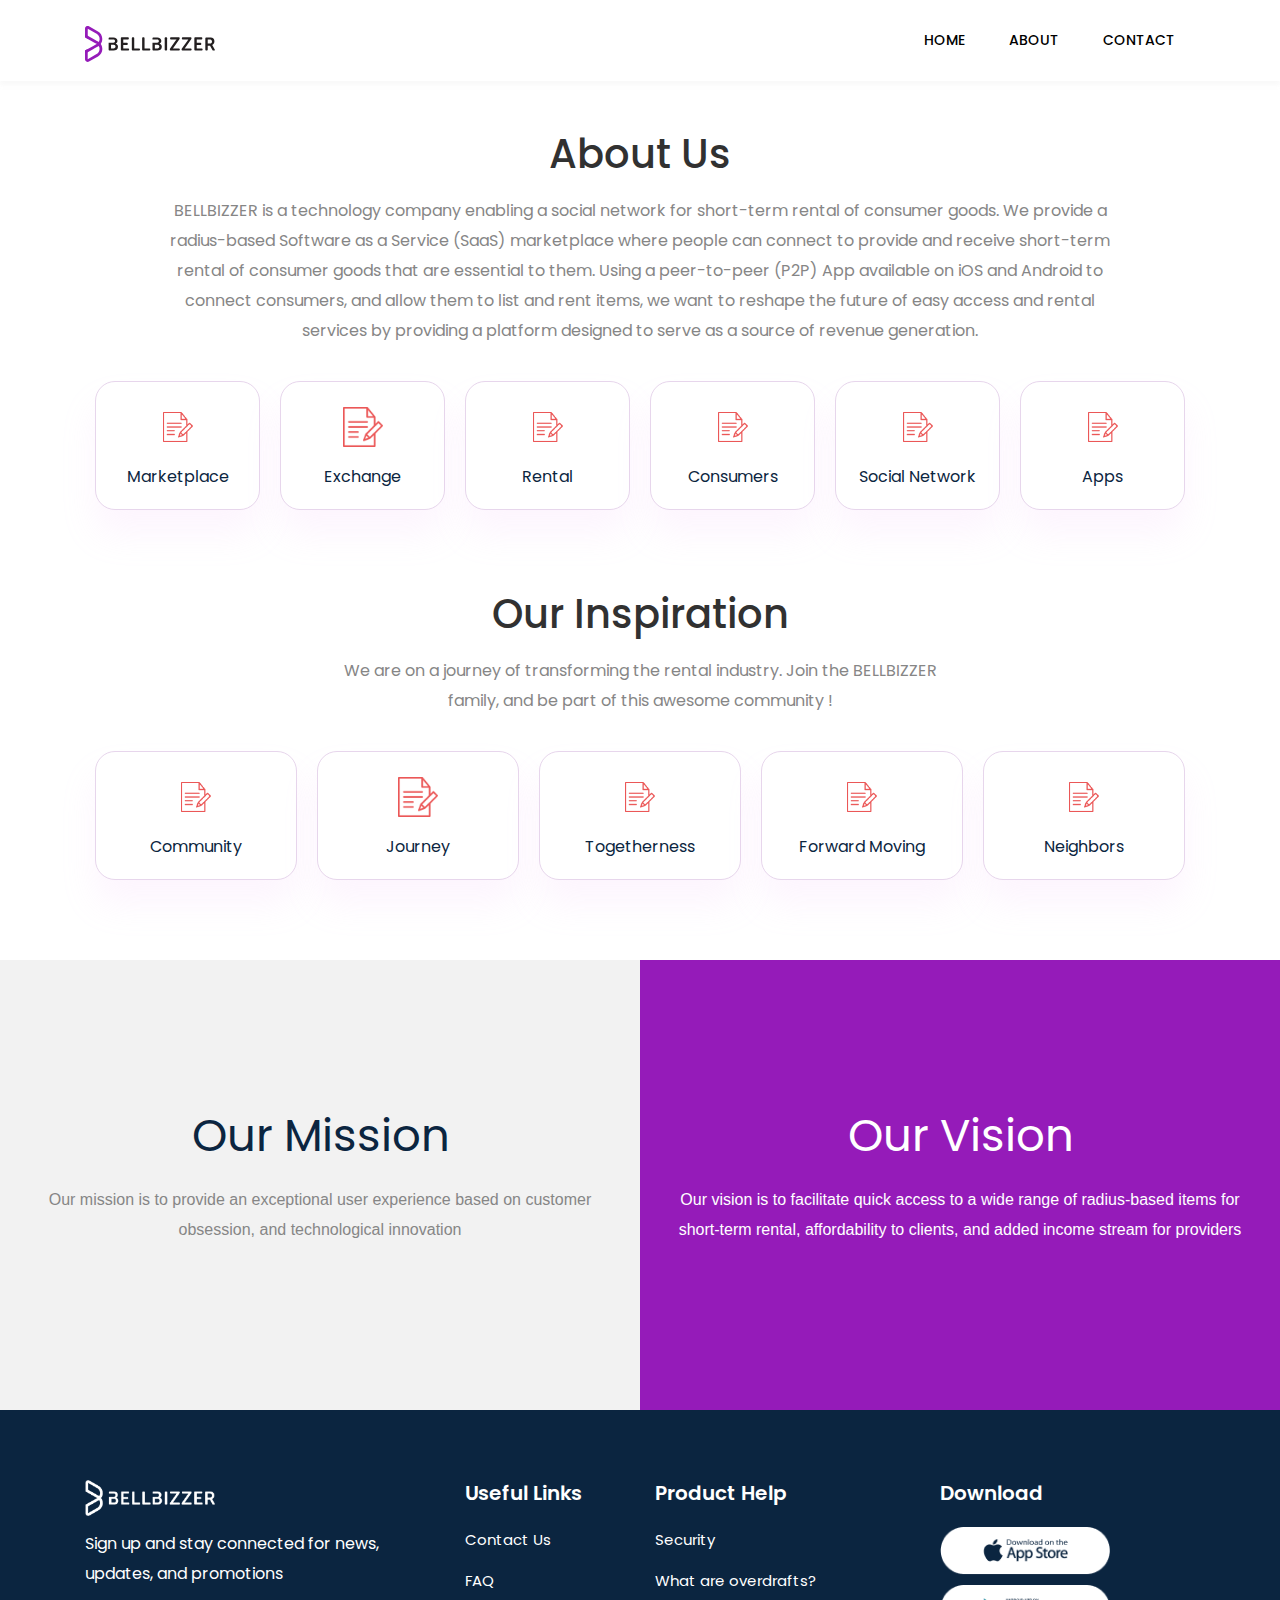
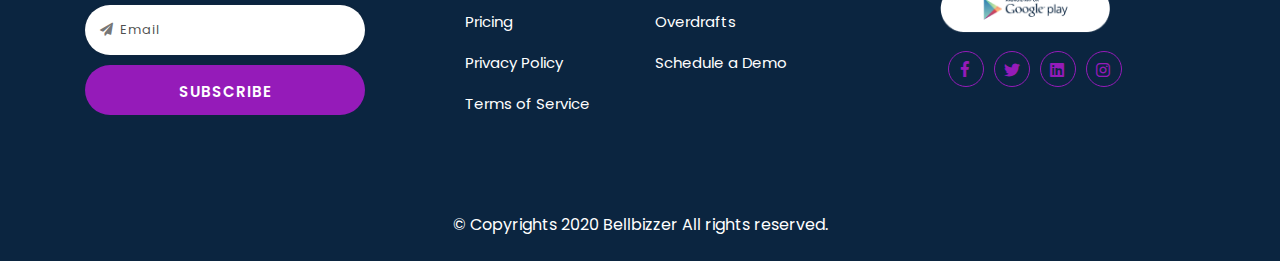
==== commit 7ec75ec3: "home top header added3344" ====
--- a/about-us.html
+++ b/about-us.html
@@ -34,20 +34,6 @@
 
         <!--=========== Main Header area ===============-->
         <header id="header">
-            <div class="top-bar">
-                <div class="container">
-                    <div class="row">
-                        <div class="col-lg-12">
-
-                            <p>Be the first to know about <b>William’s</b> Updates! <br class="break-mob"> <span>email@williamgmail.com <i class="fas fa-chevron-right"></i></span></p>
-
-                        </div>
-                    </div>
-                </div>
-                <div class="close-icon">
-                    <i class="fas fa-times"></i>
-                </div>
-            </div>
             <div class="main-navigation">
                 <div class="container">
                     <div class="row">
--- a/css/style.css
+++ b/css/style.css
@@ -451,7 +451,7 @@
 .banner {
 	position:relative;
 	height:100%;
-	padding-top:130px;
+	padding-top:170px;
 	/*padding-bottom:100px;*/
 	overflow:hidden;
 }
@@ -1834,7 +1834,8 @@
 	color: #FFFFFF;
 
 }
-.top-bar span{
+.top-bar span{position: relative}
+.top-bar span input{
 	border: 1px solid #FFFFFF;
 	box-sizing: border-box;
 	border-radius: 5px;
@@ -1845,11 +1846,27 @@
 	font-weight: normal;
 	font-size: 14px;
 	text-transform: lowercase;
-	color: #FFFFFF;
+	color: #ffffff !important;
+	background-color: transparent;
+}
+.top-bar span input::placeholder { /* Chrome, Firefox, Opera, Safari 10.1+ */
+	color: #fff;
+	opacity: 1; /* Firefox */
+}
+
+.top-bar span input:-ms-input-placeholder { /* Internet Explorer 10-11 */
+	color: #fff;
+}
+
+.top-bar span input::-ms-input-placeholder { /* Microsoft Edge */
+	color: #fff;
 }
 .fa-chevron-right{
-	padding-left: 10px;
 	font-size: 12px;
+	position: absolute;
+	top: 8px;
+	right: 25px;
+	cursor: pointer;
 }
 .fa-times{
 	color: #fff;
--- a/css/responsive.css
+++ b/css/responsive.css
@@ -57,7 +57,7 @@
     .ab-split {
         display: contents;
     }
-    .top-bar { height: 70px; }
+    .top-bar { height: 85px; }
     .top-bar p {
         line-height: 30px;
         font-size: 12px;
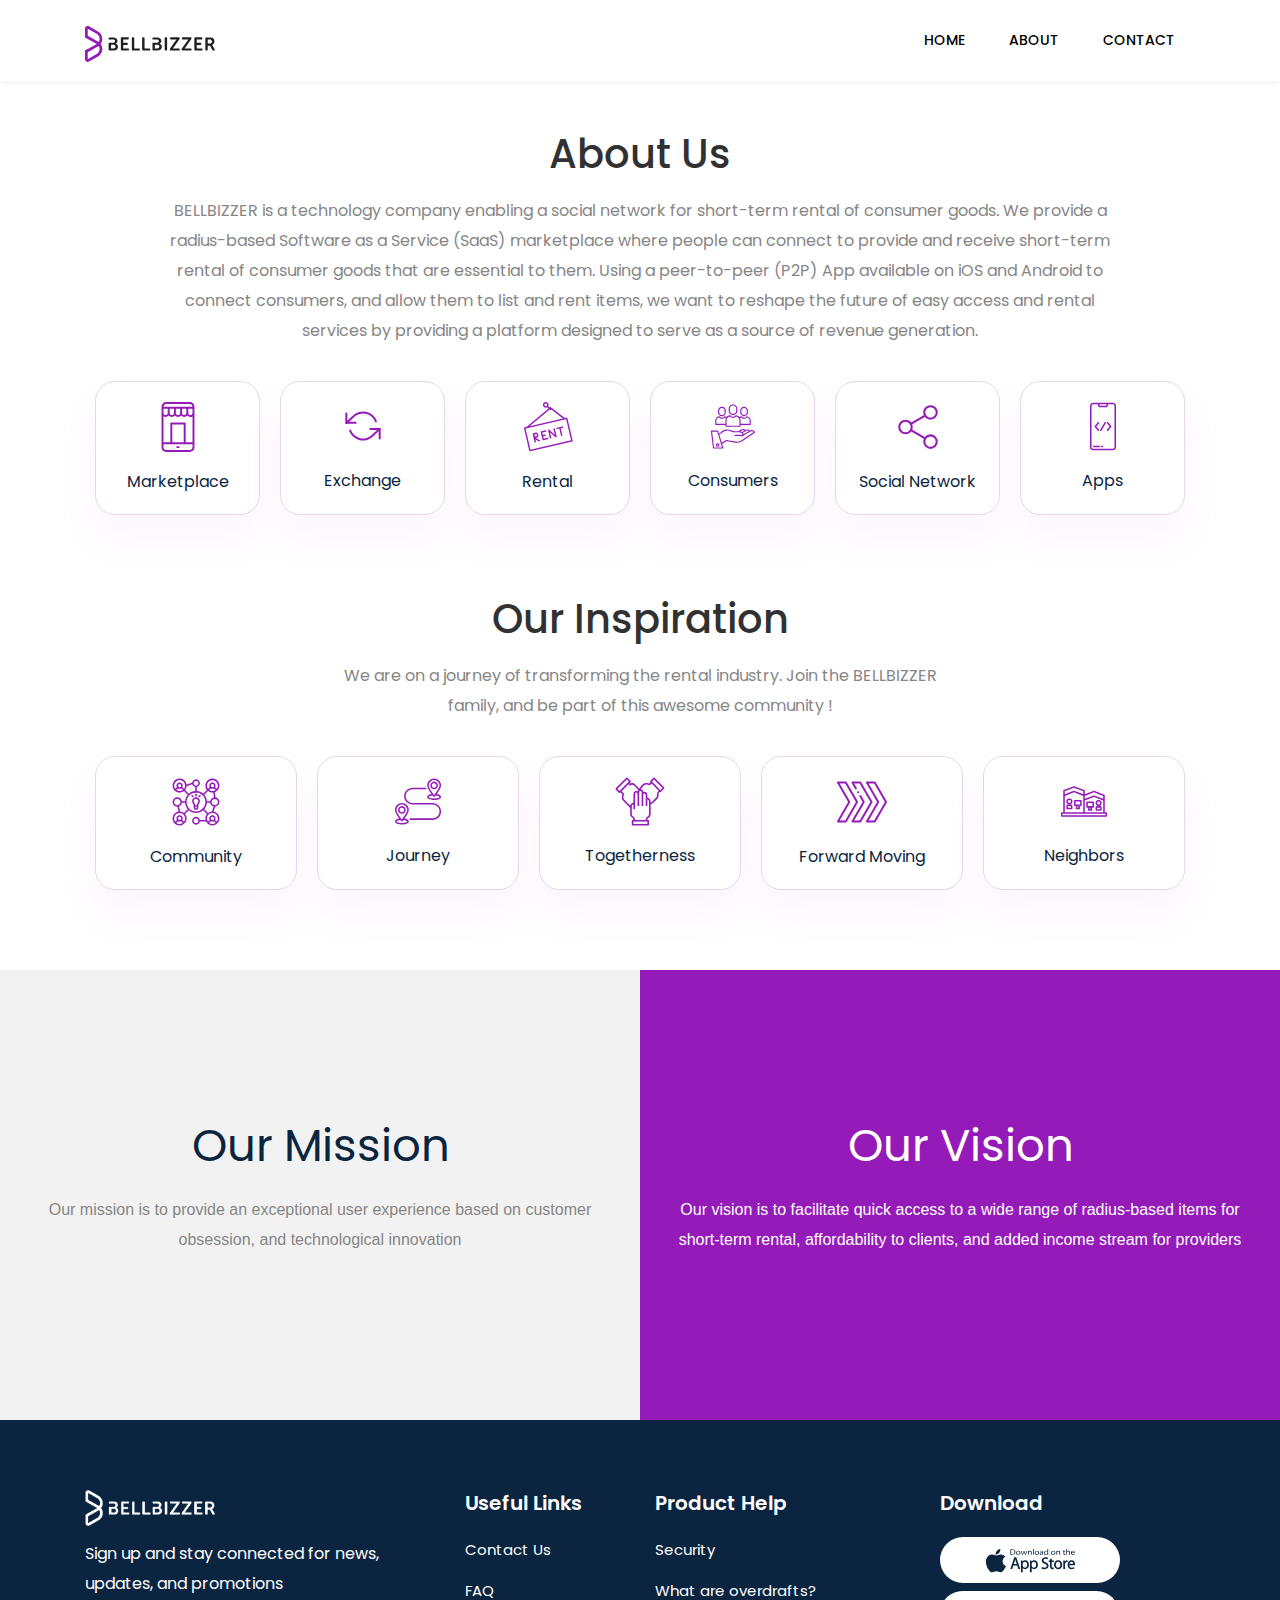
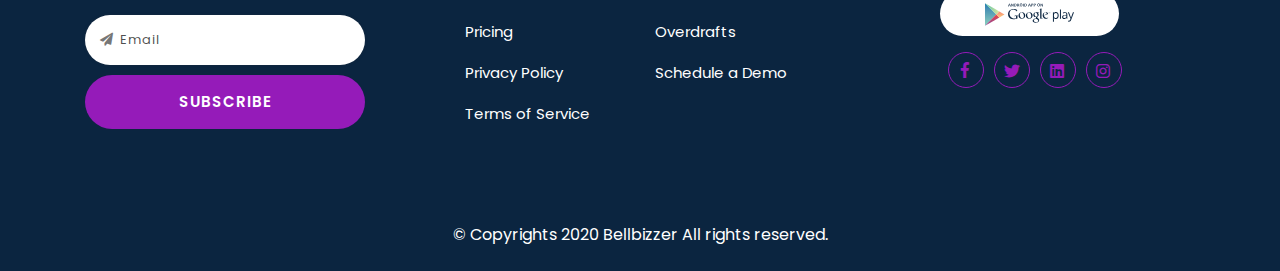
==== commit c8d62a75: "home top header added5222" ====
--- a/about-us.html
+++ b/about-us.html
@@ -87,27 +87,27 @@
                 </div>
                 <div class="about-icon-box">
                     <div>
-                        <img src="img/icon/free-signup.png" alt="" width="30">
+                        <img src="img/about-icon/Marketplace.svg" alt="" width="50">
                         <h5>Marketplace</h5>
                     </div>
                     <div>
-                        <img src="img/icon/free-signup.png" alt="" width="40">
+                        <img src="img/about-icon/Exchange.svg" alt="" width="50">
                         <h5>Exchange</h5>
                     </div>
                     <div>
-                        <img src="img/icon/free-signup.png" alt="" width="30">
+                        <img src="img/about-icon/Rental.svg" alt="" width="50">
                         <h5>Rental</h5>
                     </div>
                     <div>
-                        <img src="img/icon/free-signup.png" alt="" width="30">
+                        <img src="img/about-icon/Consumers.svg" alt="" width="50">
                         <h5>Consumers</h5>
                     </div>
                     <div>
-                        <img src="img/icon/free-signup.png" alt="" width="30">
+                        <img src="img/about-icon/Social-Network.svg" alt="" width="50">
                         <h5>Social Network</h5>
                     </div>
                     <div>
-                        <img src="img/icon/free-signup.png" alt="" width="30">
+                        <img src="img/about-icon/Apps.svg" alt="" width="50">
                         <h5>Apps</h5>
                     </div>
                 </div>
@@ -129,23 +129,23 @@
                 </div>
                 <div class="about-icon-box">
                     <div>
-                        <img src="img/icon/free-signup.png" alt="" width="30">
+                        <img src="img/about-icon/Community.svg" alt="" width="50">
                         <h5>Community</h5>
                     </div>
                     <div>
-                        <img src="img/icon/free-signup.png" alt="" width="40">
+                        <img src="img/about-icon/Journey.svg" alt="" width="50">
                         <h5>Journey</h5>
                     </div>
                     <div>
-                        <img src="img/icon/free-signup.png" alt="" width="30">
+                        <img src="img/about-icon/Togetherness.svg" alt="" width="50">
                         <h5>Togetherness</h5>
                     </div>
                     <div>
-                        <img src="img/icon/free-signup.png" alt="" width="30">
+                        <img src="img/about-icon/Forward-moving.svg" alt="" width="50">
                         <h5>Forward moving</h5>
                     </div>
                     <div>
-                        <img src="img/icon/free-signup.png" alt="" width="30">
+                        <img src="img/about-icon/neighbors.svg" alt="" width="50">
                         <h5>Neighbors</h5>
                     </div>
 
@@ -236,10 +236,11 @@
                                 <!-- Store Buttons -->
                                 <div class="button-group store-buttons store-black d-flex flex-wrap pt-2">
                                     <a href="#">
-                                        <img src="img/ios-btn.png" alt="">
+                                        <!--<img src="img/ios-btn.png" alt="">-->
+                                        <img src="img/home-icon/iso-download.svg" alt="">
                                     </a>
                                     <a href="#">
-                                        <img src="img/android-down.png" alt="">
+                                        <img src="img/home-icon/android-dw-icon.svg" alt="">
                                     </a>
                                 </div>
                                 <!-- Social Icons -->
--- a/css/style.css
+++ b/css/style.css
@@ -503,16 +503,18 @@
 }
 
 /* Download buttons */
-.button-store .custom-btn {
+.button-store .custom-btn-1 {
 	min-width:180px;
 }
-
+.button-store .custom-btn-2 {
+	min-width:180px;
+}
 .button-store .custom-btn.auto-width {
 	min-width:auto;
 }
 
 .button-store .custom-btn {
-	padding:10px 25px;
+	padding: 11px 25px;
 	border:1px solid #fff;
 	font-weight:500;
 	background: #0B2540;
@@ -546,6 +548,64 @@
 .button-store .custom-btn:hover {
 	border-color:rgb(11 37 64 / 32%);
 	background-color:#fff;
+}
+
+.button-store .custom-btn-2.auto-width {
+	min-width:auto;
+}
+
+.button-store .custom-btn-2 {
+	padding: 10px 25px 13px;
+	border:1px solid #fff;
+	font-weight:500;
+	background: #0B2540;
+	border-radius: 5px;
+}
+
+.button-store .custom-btn-2 i {
+	font-size:27px;
+	margin-right:10px;
+	color:#fff;
+	transition:all 0.3s;
+}
+
+.button-store .custom-btn-2 p {
+	font-size:12px;
+	margin:0;
+	line-height:1.4;
+	color:#fff;
+	font-weight:500;
+	transition:all 0.3s;
+}
+
+.button-store .custom-btn-2 p span {
+	display:block;
+	font-size:17px;
+	color:#fff;
+	font-weight:700;
+	transition:all 0.3s;
+}
+
+.button-store .custom-btn-2:hover {
+	border-color:rgb(11 37 64 / 32%);
+	background-color:#fff;
+	color: #000;
+}
+
+.button-store .custom-btn-2:hover p{
+	font-size:12px;
+	margin:0;
+	line-height:1.4;
+	color:#7c4fe0;
+	font-weight:500;
+	transition:all 0.3s;
+}
+.button-store .custom-btn-2:hover span{
+	display:block;
+	font-size:17px;
+	color:#7c4fe0;
+	font-weight:700;
+	transition:all 0.3s;
 }
 /*.banner:before {*/
 	/*background: linear-gradient(-47deg, #c955ec 0%, #951bb9 100%);*/
@@ -1449,7 +1509,10 @@
 	text-align: left;
 }
 .button-group a {
-	margin-right: 10px;
+	background-color: #fff;
+	padding: 12px 45px 0px 45px;
+	border-radius: 40px;
+	margin-bottom: 8px;
 }
 .store-buttons.store-black img {
 	max-width: 170px;
@@ -1658,7 +1721,7 @@
 /*Tel number input style*/
 
 input, button {
-	height: 35px;
+	/*height: 35px;*/
 	margin: 0;
 	padding: 6px 12px;
 	border-radius: 2px;
@@ -1670,7 +1733,8 @@
 
 input, select {
 	border: 1px solid #CCC;
-	width: 250px; }
+	width: 250px;
+}
 
 ::-webkit-input-placeholder {
 	color: #BBB; }
@@ -1844,22 +1908,32 @@
 	margin: 12px;
 	font-style: normal;
 	font-weight: normal;
-	font-size: 14px;
+	font-size: 13px;
 	text-transform: lowercase;
 	color: #ffffff !important;
 	background-color: transparent;
+	width: 220px;
 }
 .top-bar span input::placeholder { /* Chrome, Firefox, Opera, Safari 10.1+ */
 	color: #fff;
 	opacity: 1; /* Firefox */
+	line-height: 3px;
+	font-size: 13px;
+	padding: 7px;
 }
 
 .top-bar span input:-ms-input-placeholder { /* Internet Explorer 10-11 */
 	color: #fff;
+	line-height: 3px;
+	font-size: 13px;
+	padding: 7px;
 }
 
 .top-bar span input::-ms-input-placeholder { /* Microsoft Edge */
 	color: #fff;
+	line-height: 3px;
+	font-size: 13px;
+	padding: 7px;
 }
 .fa-chevron-right{
 	font-size: 12px;
--- a/css/responsive.css
+++ b/css/responsive.css
@@ -116,11 +116,17 @@
         .tab .nav-tabs li a{ text-align: center; }
         .banner{
             height: auto;
+            padding-top: 200px;
         }
     .img-content-two img {
         padding-top: 30px;
     }
-    .tel-input-form input{width: 245px}
+    .tel-input-form input{width: 233px}
 
 }
+@media (max-width: 321px){
+    .tel-input-form input {
+        width: 150px;
+    }
+}
 
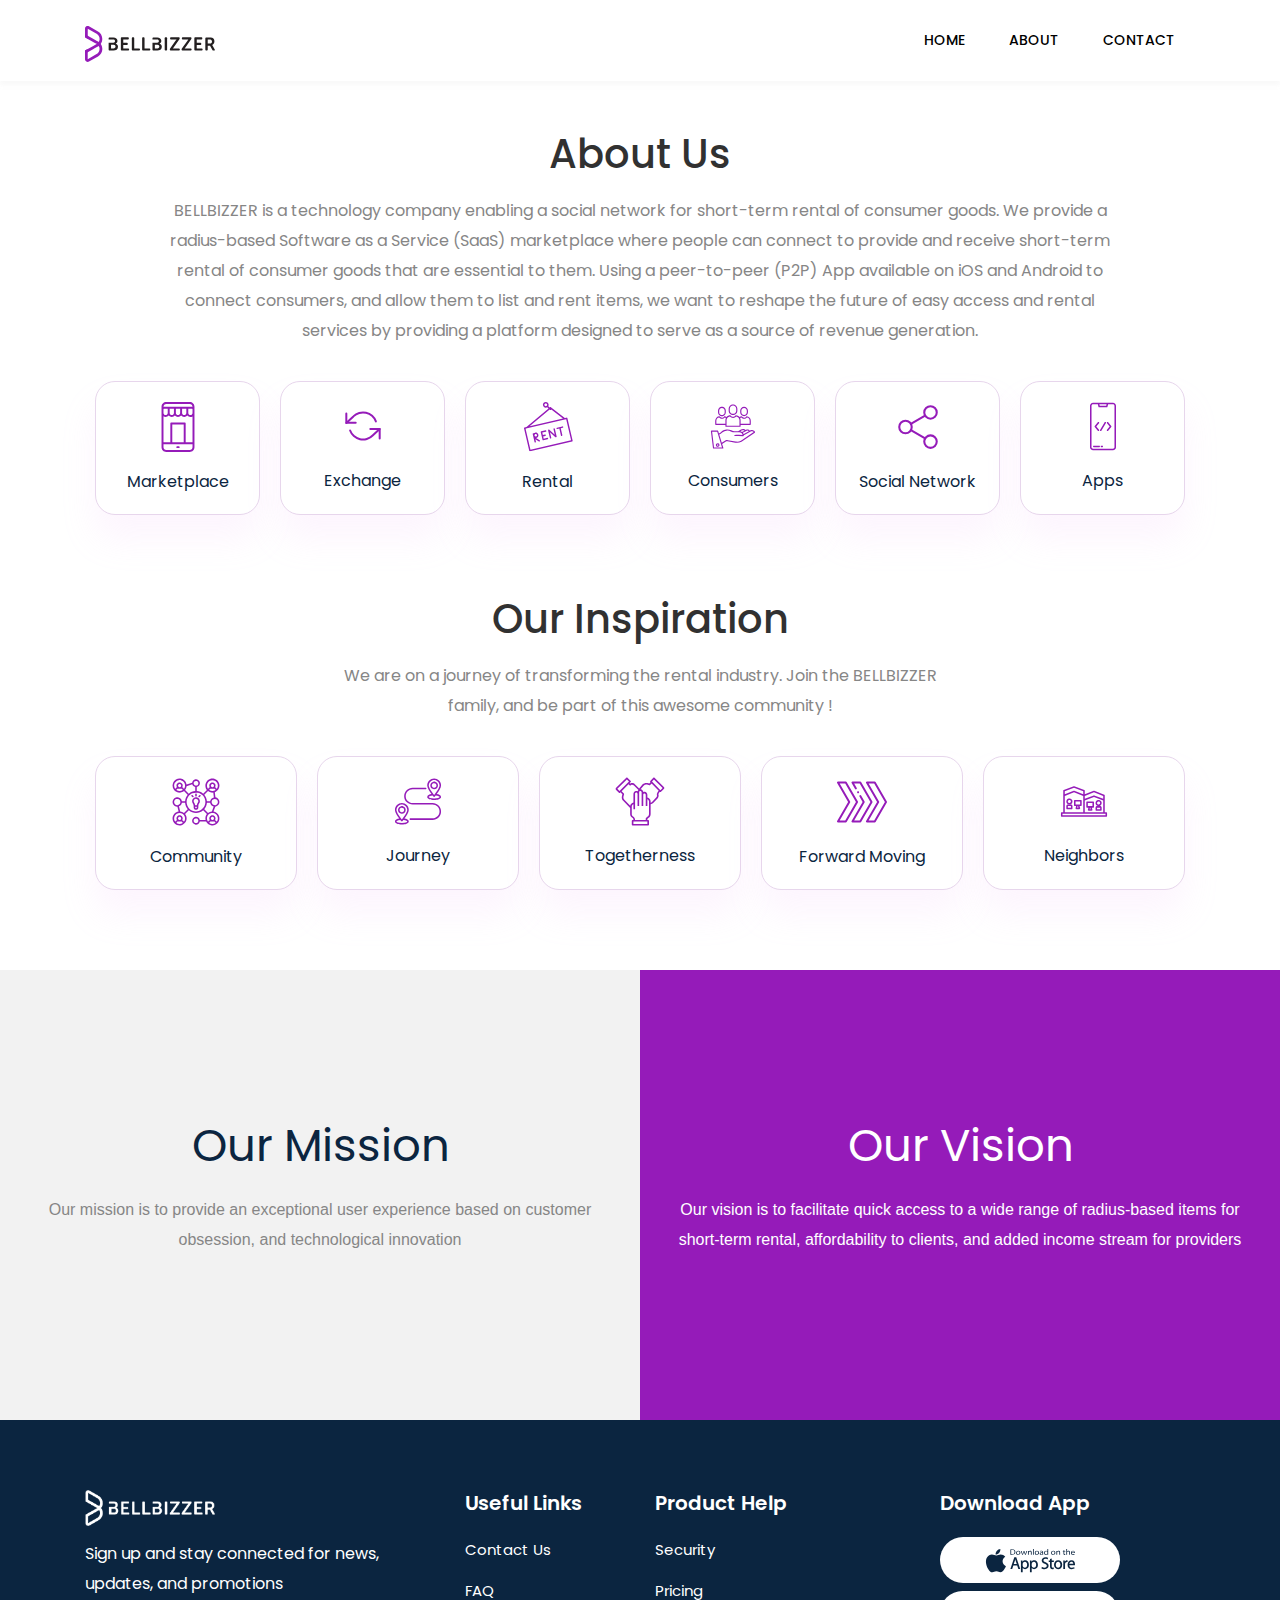
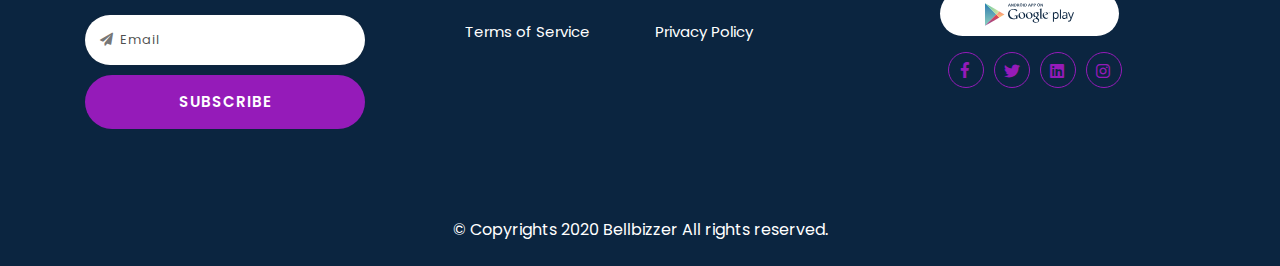
==== commit 15bdbd92: "image feature updated 24" ====
--- a/about-us.html
+++ b/about-us.html
@@ -208,8 +208,6 @@
                                 <ul>
                                     <li class="py-2"><a href="index.html">Contact Us</a></li>
                                     <li class="py-2"><a href="about-us.html">FAQ </a></li>
-                                    <li class="py-2"><a href="#">Pricing </a></li>
-                                    <li class="py-2"><a href="#">Privacy Policy</a></li>
                                     <li class="py-2"><a href="contact-us.html">Terms of Service</a></li>
                                 </ul>
                             </div>
@@ -221,10 +219,8 @@
                                 <h3 class="footer-title mb-2">Product Help</h3>
                                 <ul>
                                     <li class="py-2"><a href="#">Security</a></li>
-                                    <li class="py-2"><a href="#">What are overdrafts?</a></li>
-                                    <li class="py-2"><a href="#">Overdrafts</a></li>
-                                    <li class="py-2"><a href="#">Schedule a Demo</a></li>
-                                    <!--<li class="py-2"><a href="#">Contact</a></li>-->
+                                    <li class="py-2"><a href="#">Pricing </a></li>
+                                    <li class="py-2"><a href="#">Privacy Policy</a></li>
                                 </ul>
                             </div>
                         </div>
@@ -232,7 +228,7 @@
                             <!-- Footer Items -->
                             <div class="footer-items">
                                 <!-- Footer Title -->
-                                <h3 class="footer-title mb-2">Download</h3>
+                                <h3 class="footer-title mb-2">Download App</h3>
                                 <!-- Store Buttons -->
                                 <div class="button-group store-buttons store-black d-flex flex-wrap pt-2">
                                     <a href="#">
--- a/css/style.css
+++ b/css/style.css
@@ -487,15 +487,16 @@
 }
 
 .banner-text h1 {
-	font-size:60px;
+	font-size:58px;
 	color:#0B2540;
 	margin-bottom:30px;
+	font-weight: 600;
 }
 
 .banner-text p {
 	/*font-family: Product Sans;*/
 	font-style: normal;
-	font-weight: normal;
+	font-weight: 400;
 	font-size: 18px;
 	line-height: 30px;
 	color:#868686;
@@ -747,14 +748,14 @@
 .scroll-bg-img img{width: 100%}
 .scroll-bg-content h1{
 	font-style: normal;
-	font-weight: normal;
+	font-weight: 500;
 	font-size: 44px;
 	line-height: 85px;
 	color: #FFFFFF;
 }
 .scroll-bg-content p{
 	font-style: normal;
-	font-weight: normal;
+	font-weight: 400;
 	font-size: 18px;
 	line-height: 30px;
 	color: #FFFFFF;
@@ -805,9 +806,9 @@
 	margin-bottom: 10px;
 }
 h4.service-2-hed{
-	font-size: 17px;
+	font-size: 22px;
 	margin: 35px 0 15px;
-	font-weight: 600;
+	font-weight: 500;
 	color: #0B2540;
 }
 /*-------- common hero banner -----*/
@@ -857,13 +858,14 @@
 .service-single h5{
 	font-size: 25px;
 	margin: 35px 0 15px;
-	font-weight: 600;
+	font-weight: 500;
 	color: #0B2540;
 }
 .service-single p {
-	font-size: 15px;
+	font-size: 16px;
 	color: #999;
 	margin: 0;
+	font-weight: 400;
 }
 #ext-service .section-title{
 	padding: 60px 0;
@@ -1713,7 +1715,7 @@
 	color: #fff;
 	padding: 15px;
 	font-style: normal;
-	font-weight: normal;
+	font-weight: 500;
 	font-size: 35px;
 	line-height: 45px;
 }
@@ -1781,15 +1783,23 @@
 #result {margin-bottom: 100px; }
 .break-mob{display: none}
 /*----gggggggg---*/
-#app-features{padding: 100px 0}
+#app-features{margin: 45px 0px 168px;}
 #app-features .content-left {
 	position: relative;
+	z-index: 2;
+}
+.show-box-0 img{
+	position: absolute;
+	left: -90px;
+	top: -62px;
+	z-index: 0;
+	width: 600px;
 }
 #app-features .content-right {
 	position: relative;
 }
 #app-features .box-item {
-	margin: 30px 0;
+	margin: 45px 0;
 }
 #app-features .box-item .icon-f {
 	text-align: center;
@@ -1812,9 +1822,7 @@
 	float: left;
 	margin-left: 25px;
 }
-#app-features .box-item {
-	margin: 30px 0;
-}
+
 #app-features .box-item .icon-f i {
 	color: #fff;
 	font-size: 24px;
@@ -1835,8 +1843,9 @@
 	line-height: 22px;
 }
 #app-features .box-item .text p {
-	font-size: 14px;
+	font-size: 14.5px;
 	line-height: 26px;
+	font-weight: 400;
 }
 #app-features .content-right .text {
 	margin-left: 90px;
@@ -1847,6 +1856,7 @@
 	box-shadow: 30px 34px 34px rgb(242 186 247 / 15%);
 	border-radius: 20px;
 	padding:15px 5px 0px;
+	background-color: #fff;
 }
 
 #app-features .feature-2{
@@ -1855,6 +1865,15 @@
 	box-shadow: 30px 34px 34px rgba(242, 186, 247, 0.15);
 	border-radius: 20px;
 	padding:15px 5px 0px;
+	background-color: #fff;
+}
+#app-features .feature-22 {
+	border: 1px solid #FDBE00;
+	box-sizing: border-box;
+	box-shadow: 30px 34px 34px rgb(242 186 247 / 15%);
+	border-radius: 20px;
+	padding: 15px 5px 0px;
+	background-color: #fff;
 }
 #app-features .feature-3{
 	border: 1px solid #56CCF2;
@@ -1862,6 +1881,7 @@
 	box-shadow: 30px 34px 34px rgba(242, 186, 247, 0.15);
 	border-radius: 20px;
 	padding:15px 5px 0px;
+	background-color: #fff;
 }
 #app-features .feature-4{
 	border: 1px solid #27AE60;
@@ -1869,6 +1889,7 @@
 	box-shadow: 30px 34px 34px rgba(242, 186, 247, 0.15);
 	border-radius: 20px;
 	padding:15px 5px 0px;
+	background-color: #fff;
 
 }
 button:focus {
@@ -1884,6 +1905,7 @@
 	box-shadow: 30px 34px 34px rgba(242, 186, 247, 0.15);
 	border-radius: 20px;
 	padding:15px 5px 0px;
+	background-color: #fff;
 }
 
 /*------------------Top Bar section----------*/
--- a/css/responsive.css
+++ b/css/responsive.css
@@ -1,20 +1,60 @@
+/*All Desktop*/
+@media (min-width: 1200px) {
+    .top-30{margin-top: 30px;}
+    .show-box-0 img{
+        position: absolute;
+        left: -90px;
+        top: -62px;
+        z-index: 0;
+        width: 600px;
+    }
+    #app-features .feature-4 {
+       margin-left: 35px;
+    }
+    #app-features .feature-22 {
+
+        margin-right: -22px;
+    }
+
+}
+
 /* Normal desktop :1200px. */
 @media (min-width: 1200px) and (max-width: 1500px) {
-
+    .top-30{    margin-top: 30px;}
 
 }
 
 
 /* Normal desktop :992px. */
 @media (min-width: 992px) and (max-width: 1200px) {
-
-
+.top-30{    margin-top: 30px;}
+    .show-box-0 img{
+        position: relative;
+        left: 20px;
+        top: 0px;
+        z-index: 0;
+        width: 400px;
+    }
 }
-
+@media (min-width: 1024px) and (max-width: 1200px) {
+    .show-box-0 img{
+        position: absolute;
+        left: -90px;
+        top: -62px;
+        z-index: 0;
+        width: 500px;
+    }
+}
  
 /* Tablet desktop :768px. */
 @media (min-width: 768px) and (max-width: 991px) {
-
+    .show-box-0 img{
+        position: relative;
+        left: 40px;
+        top: 0px;
+        z-index: 0;
+        width: 70%;
+    }
 
 }
 
@@ -34,6 +74,13 @@
  
 /* Large Mobile :480px. */
 @media only screen and (min-width: 480px) and (max-width: 768px) {
+    .show-box-0 img{
+        position: relative;
+        left: 80px;
+        top: 0px;
+        z-index: 0;
+        width: 70%;
+    }
     .top-bar p {
         font-size: 14px;
     }
@@ -54,13 +101,23 @@
 }
 
 @media (max-width: 479px) {
+    #app-features {
+         margin: 0px 0px;
+    }
+    .show-box-0 img{
+        position: relative;
+        left: 40px;
+        top: 0px;
+        z-index: 0;
+        width: 300px;
+    }
     .ab-split {
         display: contents;
     }
     .top-bar { height: 85px; }
     .top-bar p {
         line-height: 30px;
-        font-size: 12px;
+        font-size: 10px;
     }
     .top-bar span {
         padding: 5px;
